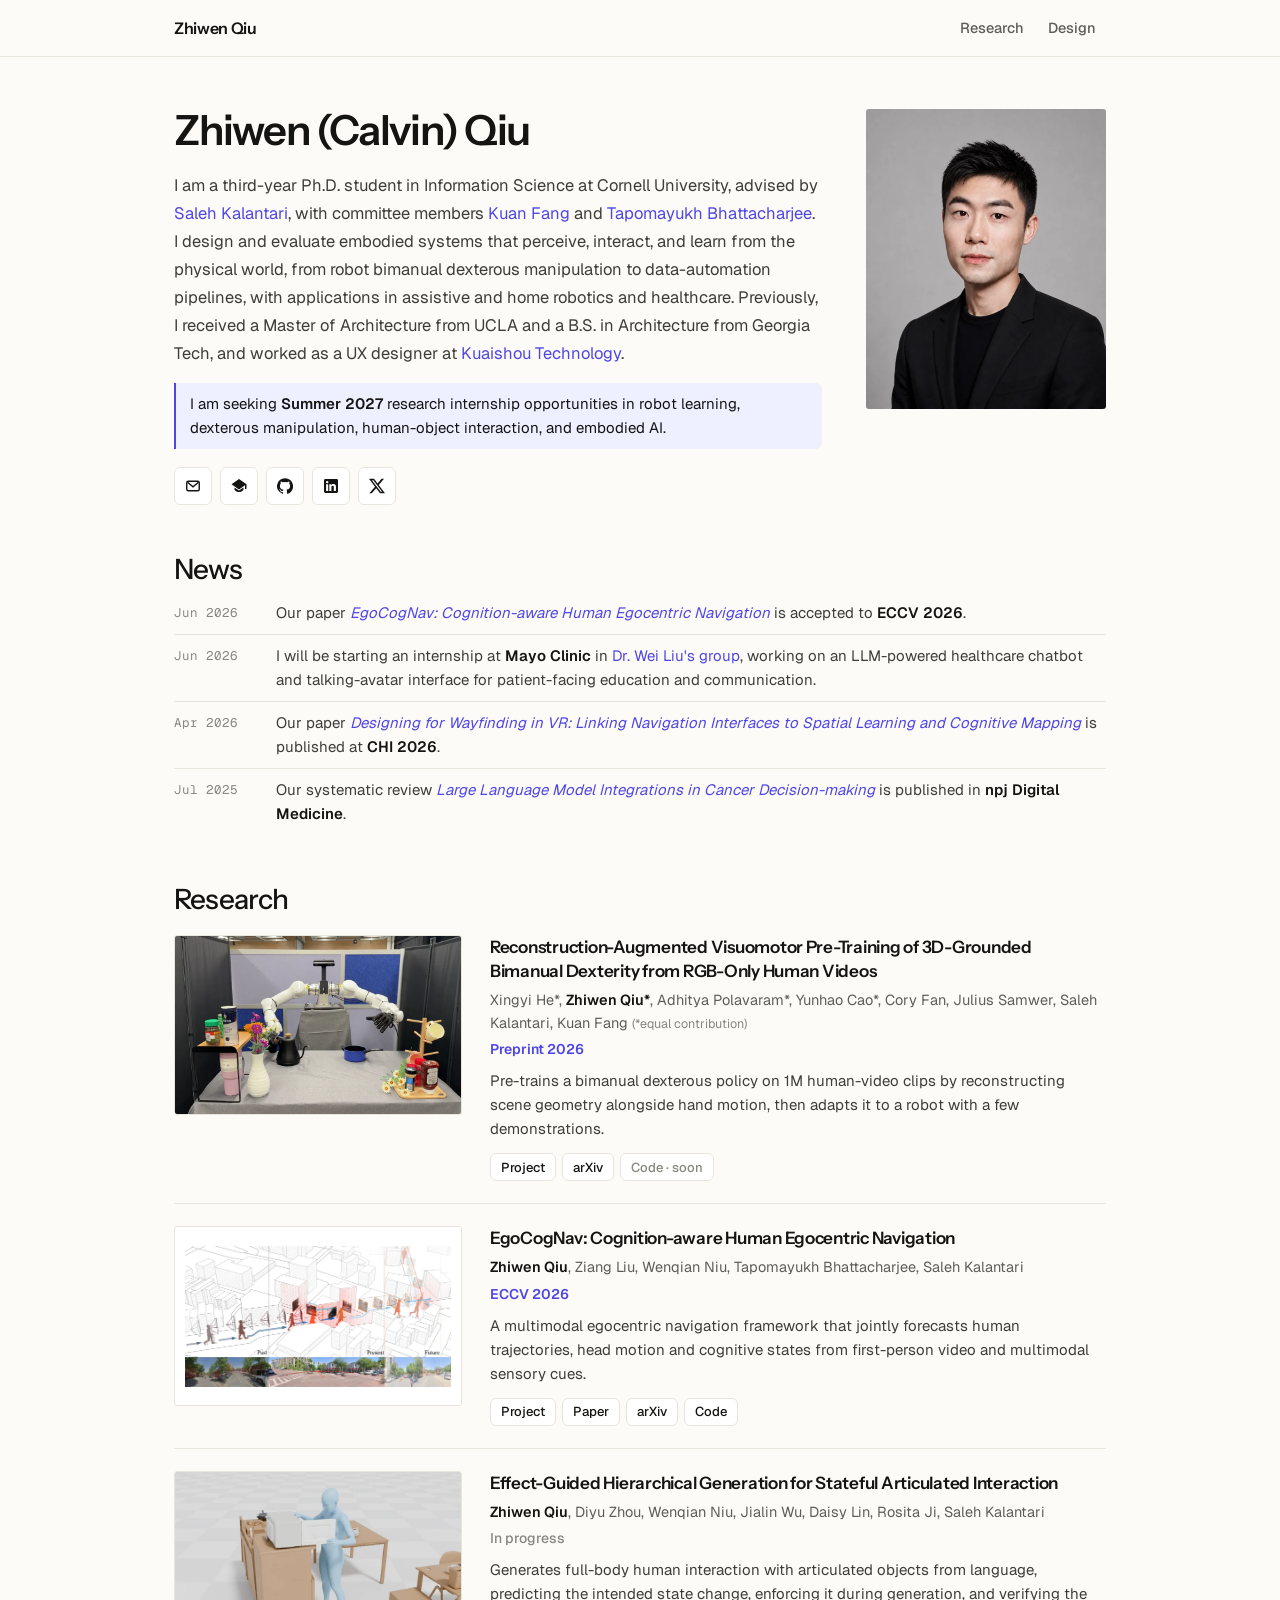
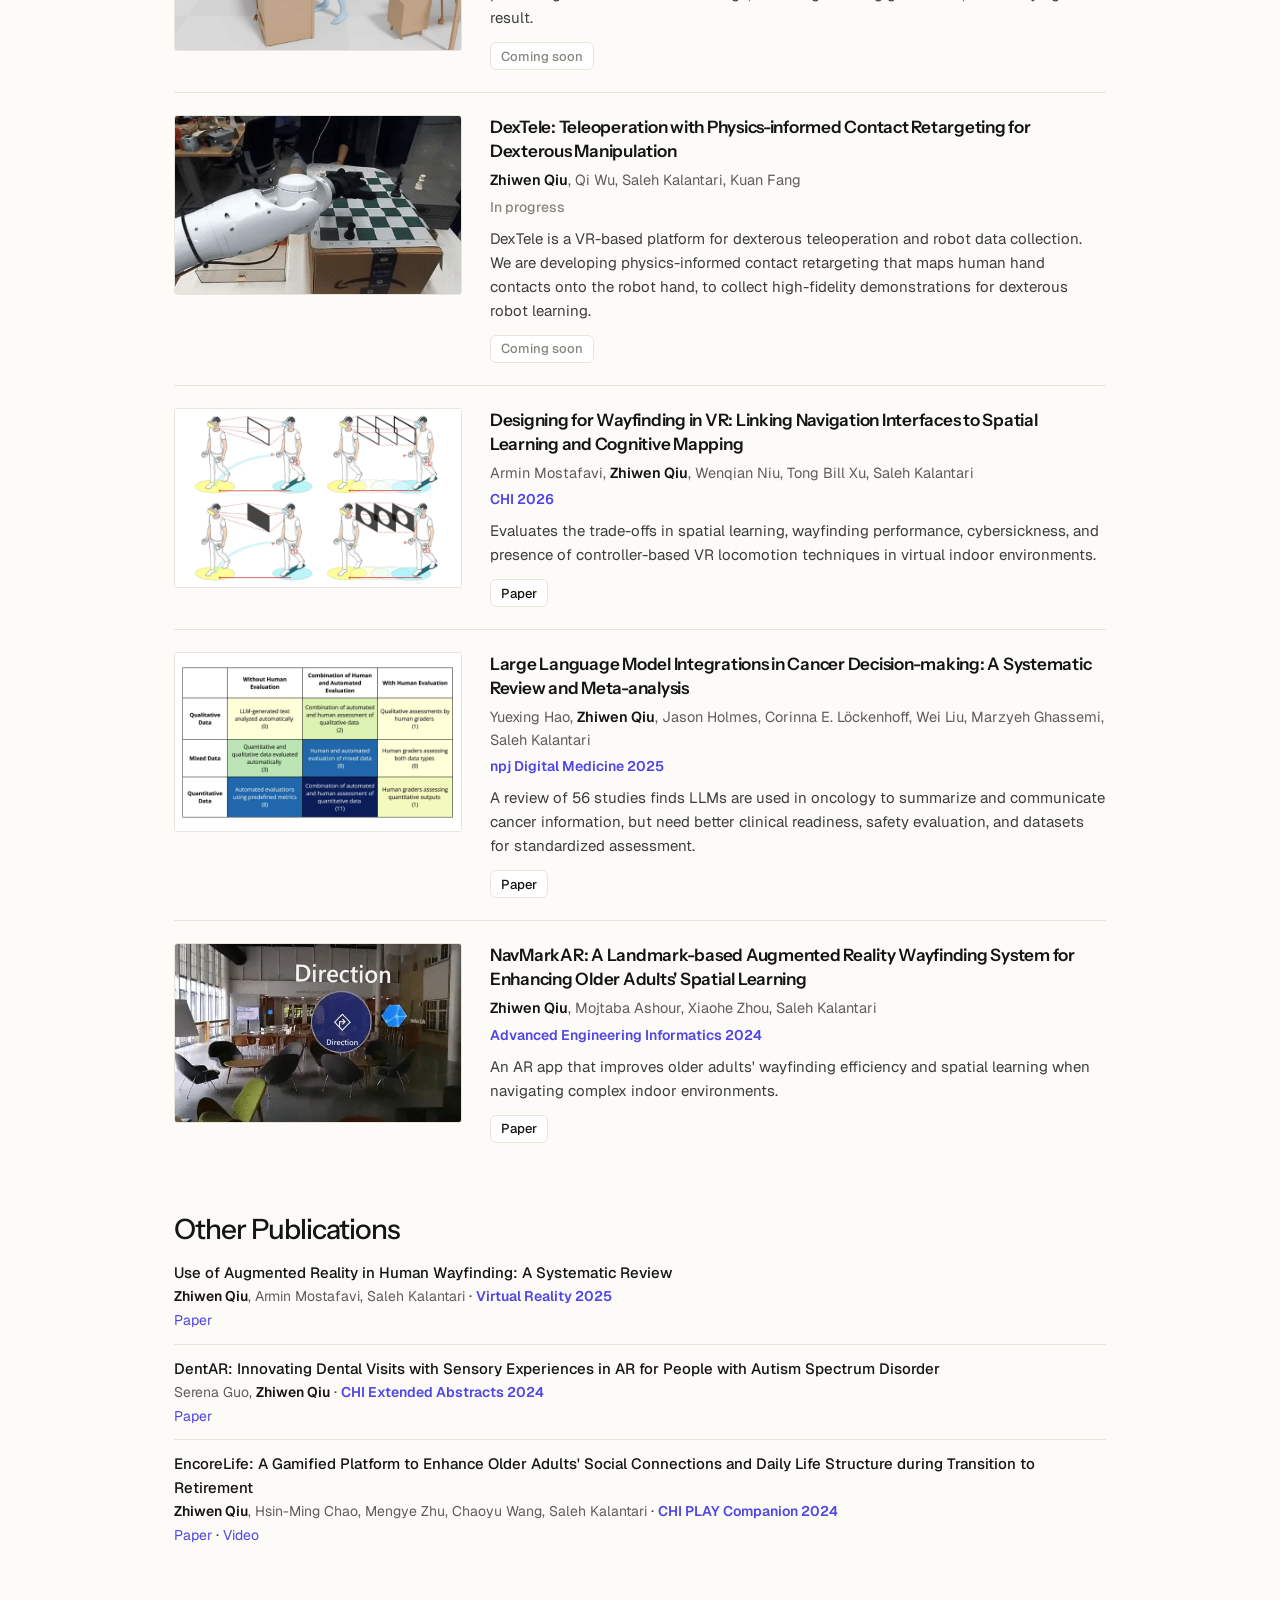
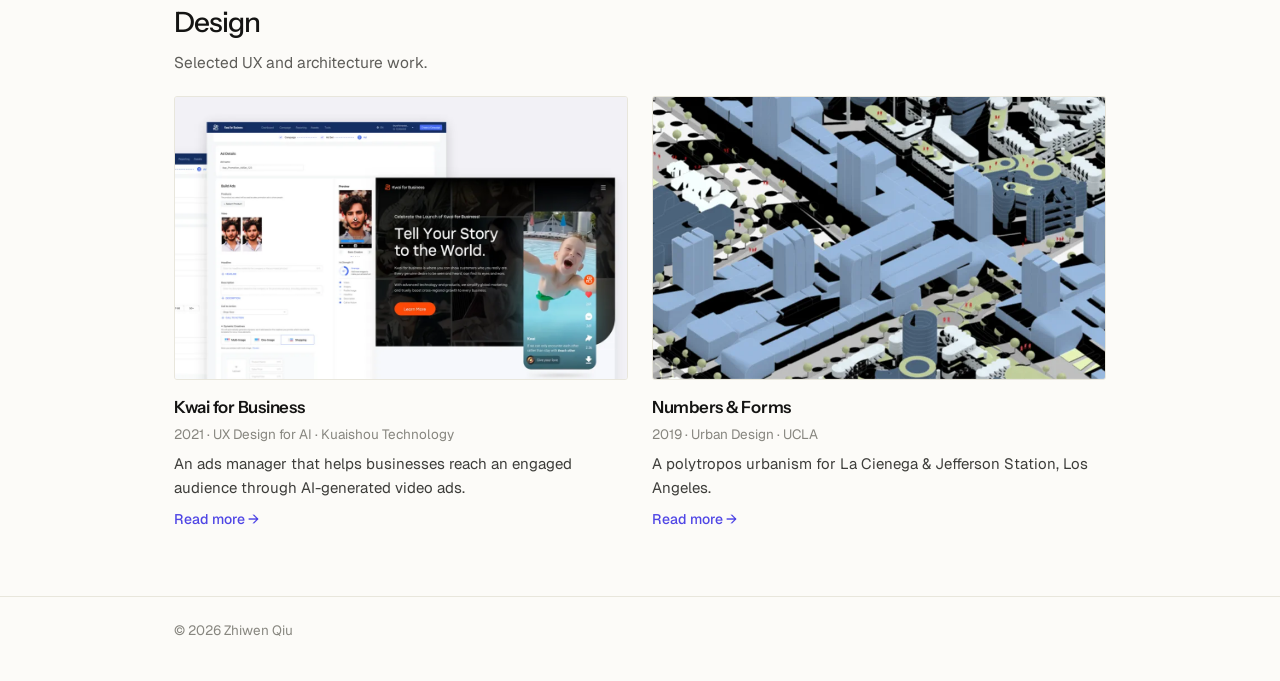
==== index.html @ c2b6224c "Add human-object interaction to the internship note Co-Authored-By: Claude Opus 5.5 <noreply@anthrop" ====
<!doctype html>
<html lang="en">
<head>
<meta charset="utf-8">
<meta name="viewport" content="width=device-width, initial-scale=1">
<title>Zhiwen Qiu</title>
<meta name="description" content="Zhiwen (Calvin) Qiu — Ph.D. student in Information Science at Cornell University, building embodied systems for assistive and home robotics and healthcare.">
<link rel="icon" href="/favicon.ico" sizes="any">
<link rel="icon" href="/favicon.svg" type="image/svg+xml">
<link rel="apple-touch-icon" href="/apple-touch-icon.png">
<link rel="preconnect" href="https://fonts.googleapis.com">
<link rel="preconnect" href="https://fonts.gstatic.com" crossorigin>
<link href="https://fonts.googleapis.com/css2?family=Instrument+Sans:wght@500;600&family=Geist:wght@400;500;600&family=Geist+Mono:wght@400;500&display=swap" rel="stylesheet">
<link rel="stylesheet" href="assets/site.css">
</head>
<body>

<nav aria-label="Primary">
  <div class="wrap">
    <a class="brand" href="#top">Zhiwen Qiu</a>
    <div class="navlinks">
      <a href="#research">Research</a>
      <a href="#design">Design</a>
    </div>
  </div>
</nav>

<main class="wrap" id="top">

  <header class="intro">
    <div>
      <h1>Zhiwen (Calvin) Qiu</h1>
      <p>I am a third-year Ph.D. student in Information Science at Cornell University, advised by <a href="https://human.cornell.edu/people/saleh-kalantari" target="_blank" rel="noopener">Saleh Kalantari</a>, with committee members <a href="https://kuanfang.github.io/" target="_blank" rel="noopener">Kuan Fang</a> and <a href="https://sites.google.com/site/tapomayukh" target="_blank" rel="noopener">Tapomayukh Bhattacharjee</a>. I design and evaluate embodied systems that perceive, interact, and learn from the physical world, from robot bimanual dexterous manipulation to data-automation pipelines, with applications in assistive and home robotics and healthcare. Previously, I received a Master of Architecture from UCLA and a B.S. in Architecture from Georgia Tech, and worked as a UX designer at <a href="https://www.kuaishou.com/en" target="_blank" rel="noopener">Kuaishou Technology</a>.</p>
      <p class="seeking">I am seeking <b>Summer 2027</b> research internship opportunities in robot learning, dexterous manipulation, human-object interaction, and embodied AI.</p>
      <div class="pills">
        <a class="pill" href="mailto:zqiu@info.cornell.edu" title="Email" aria-label="Email"><svg viewBox="0 0 16 16" fill="none" stroke="currentColor" stroke-width="1.4" aria-hidden="true"><rect x="1.75" y="3.25" width="12.5" height="9.5" rx="1.5"/><path d="m2.5 4.25 5.5 4.5 5.5-4.5"/></svg><span class="lbl">Email</span></a>
        <a class="pill" href="https://scholar.google.com/citations?user=rep0VzoAAAAJ&amp;hl=en" title="Google Scholar" aria-label="Google Scholar" target="_blank" rel="noopener"><svg viewBox="0 0 16 16" fill="currentColor" aria-hidden="true"><path d="M8 1 0.5 6.25 8 11.5l6-4.2V11h1.5V6.25z"/><path d="M3.5 9.4v2.3C4.6 13.2 6.2 14 8 14s3.4-.8 4.5-2.3V9.4L8 12.6z"/></svg><span class="lbl">Google Scholar</span></a>
        <a class="pill" href="https://github.com/calvinzqiu" title="GitHub" aria-label="GitHub" target="_blank" rel="noopener"><svg viewBox="0 0 16 16" fill="currentColor" aria-hidden="true"><path d="M8 .2a8 8 0 0 0-2.53 15.59c.4.07.55-.17.55-.38v-1.34c-2.23.48-2.7-1.07-2.7-1.07-.36-.92-.89-1.17-.89-1.17-.73-.5.06-.49.06-.49.8.06 1.23.83 1.23.83.72 1.22 1.88.87 2.34.66.07-.52.28-.87.5-1.07-1.78-.2-3.65-.89-3.65-3.95 0-.87.31-1.59.82-2.15-.08-.2-.36-1.02.08-2.12 0 0 .67-.22 2.2.82a7.6 7.6 0 0 1 4 0c1.53-1.04 2.2-.82 2.2-.82.44 1.1.16 1.92.08 2.12.51.56.82 1.28.82 2.15 0 3.07-1.87 3.75-3.66 3.95.29.25.54.73.54 1.48v2.2c0 .21.15.46.55.38A8 8 0 0 0 8 .2"/></svg><span class="lbl">GitHub</span></a>
        <a class="pill" href="https://www.linkedin.com/in/zhiwen-calvin-qiu-9928b273/" title="LinkedIn" aria-label="LinkedIn" target="_blank" rel="noopener"><svg viewBox="0 0 16 16" fill="currentColor" aria-hidden="true"><path d="M13.6 1H2.4C1.6 1 1 1.6 1 2.4v11.2c0 .8.6 1.4 1.4 1.4h11.2c.8 0 1.4-.6 1.4-1.4V2.4c0-.8-.6-1.4-1.4-1.4M5.2 12.9H3.1V6.2h2.1zM4.2 5.3a1.2 1.2 0 1 1 0-2.4 1.2 1.2 0 0 1 0 2.4m8.7 7.6h-2.1V9.6c0-.8 0-1.8-1.1-1.8s-1.3.9-1.3 1.8v3.3H6.3V6.2h2v.9c.3-.5 1-1.1 2.1-1.1 2.2 0 2.6 1.5 2.6 3.4z"/></svg><span class="lbl">LinkedIn</span></a>
        <a class="pill" href="https://x.com/Calvin_Qiu2408" title="X (Twitter)" aria-label="X (Twitter)" target="_blank" rel="noopener"><svg viewBox="0 0 16 16" fill="currentColor" aria-hidden="true"><path d="M12.6.75h2.454l-5.36 6.142L16 15.25h-4.937l-3.867-5.07-4.425 5.07H.316l5.733-6.57L0 .75h5.063l3.495 4.633L12.601.75Zm-.86 13.028h1.36L4.323 2.145H2.865z"/></svg><span class="lbl">X (Twitter)</span></a>
      </div>
    </div>
    <img class="portrait" src="assets/headshot.webp" alt="Portrait of Zhiwen Qiu" width="240" height="300">
  </header>

  <section id="news" aria-labelledby="news-h">
    <h2 id="news-h">News</h2>
    <ul class="news">
      <li><time>Jun 2026</time><span>Our paper <a href="https://calvinzqiu.github.io/egocognav-project/"><i>EgoCogNav: Cognition-aware Human Egocentric Navigation</i></a> is accepted to <b>ECCV 2026</b>.</span></li>
      <li><time>Jun 2026</time><span>I will be starting an internship at <b>Mayo Clinic</b> in <a href="https://www.mayoclinic.org/biographies/liu-wei-ph-d/bio-20055721" target="_blank" rel="noopener">Dr. Wei Liu's group</a>, working on an LLM-powered healthcare chatbot and talking-avatar interface for patient-facing education and communication.</span></li>
      <li><time>Apr 2026</time><span>Our paper <a href="https://dl.acm.org/doi/full/10.1145/3772318.3791145" target="_blank" rel="noopener"><i>Designing for Wayfinding in VR: Linking Navigation Interfaces to Spatial Learning and Cognitive Mapping</i></a> is published at <b>CHI 2026</b>.</span></li>
      <li><time>Jul 2025</time><span>Our systematic review <a href="https://www.nature.com/articles/s41746-025-01824-7" target="_blank" rel="noopener"><i>Large Language Model Integrations in Cancer Decision-making</i></a> is published in <b>npj Digital Medicine</b>.</span></li>
    </ul>
  </section>

  <section id="research" aria-labelledby="research-h">
    <h2 id="research-h">Research</h2>

    <article class="row">
      <a class="media" href="https://spatial-dex.github.io/" aria-label="SpatialDex project page" target="_blank" rel="noopener">
        <video data-auto muted loop playsinline preload="metadata" poster="assets/spatialdex.webp" src="assets/spatialdex.mp4"></video>
      </a>
      <div>
        <h3><a href="https://spatial-dex.github.io/" target="_blank" rel="noopener">Reconstruction-Augmented Visuomotor Pre-Training of 3D-Grounded Bimanual Dexterity from RGB-Only Human Videos</a></h3>
        <p class="authors">Xingyi He*, <b>Zhiwen Qiu*</b>, Adhitya Polavaram*, Yunhao Cao*, Cory Fan, Julius Samwer, Saleh Kalantari, Kuan Fang <span class="eq">(*equal contribution)</span></p>
        <p class="venue">Preprint 2026</p>
        <p class="sum">Pre-trains a bimanual dexterous policy on 1M human-video clips by reconstructing scene geometry alongside hand motion, then adapts it to a robot with a few demonstrations.</p>
        <div class="pills"><a class="pill" href="https://spatial-dex.github.io/" target="_blank" rel="noopener">Project</a><a class="pill" href="https://arxiv.org/abs/2610.29716" target="_blank" rel="noopener">arXiv</a><span class="pill off">Code · soon</span></div>
      </div>
    </article>

    <article class="row">
      <a class="media contain" href="https://calvinzqiu.github.io/egocognav-project/" aria-label="EgoCogNav project page">
        <img src="assets/egocognav.webp" alt="Diagram of a pedestrian's past, present and future path with first-person views" loading="lazy">
      </a>
      <div>
        <h3><a href="https://calvinzqiu.github.io/egocognav-project/">EgoCogNav: Cognition-aware Human Egocentric Navigation</a></h3>
        <p class="authors"><b>Zhiwen Qiu</b>, Ziang Liu, Wenqian Niu, Tapomayukh Bhattacharjee, Saleh Kalantari</p>
        <p class="venue">ECCV 2026</p>
        <p class="sum">A multimodal egocentric navigation framework that jointly forecasts human trajectories, head motion and cognitive states from first-person video and multimodal sensory cues.</p>
        <div class="pills"><a class="pill" href="https://calvinzqiu.github.io/egocognav-project/">Project</a><a class="pill" href="https://link.springer.com/chapter/10.1007/978-3-032-37422-6_29" target="_blank" rel="noopener">Paper</a><a class="pill" href="https://arxiv.org/abs/2511.17581" target="_blank" rel="noopener">arXiv</a><a class="pill" href="https://github.com/calvinzqiu/EgoCogNav" target="_blank" rel="noopener">Code</a></div>
      </div>
    </article>

    <article class="row">
      <div class="media">
        <video data-auto muted loop playsinline preload="metadata" poster="assets/hsoi-room.webp" src="assets/hsoi-room.mp4"></video>
      </div>
      <div>
        <h3>Effect-Guided Hierarchical Generation for Stateful Articulated Interaction</h3>
        <p class="authors"><b>Zhiwen Qiu</b>, Diyu Zhou, Wenqian Niu, Jialin Wu, Daisy Lin, Rosita Ji, Saleh Kalantari</p>
        <p class="venue wip">In progress</p>
        <p class="sum">Generates full-body human interaction with articulated objects from language, predicting the intended state change, enforcing it during generation, and verifying the result.</p>
        <div class="pills"><span class="pill off">Coming soon</span></div>
      </div>
    </article>

    <article class="row">
      <div class="media">
        <video data-auto muted loop playsinline preload="metadata" poster="assets/dextele.webp" src="assets/dextele.mp4"></video>
      </div>
      <div>
        <h3>DexTele: Teleoperation with Physics-informed Contact Retargeting for Dexterous Manipulation</h3>
        <p class="authors"><b>Zhiwen Qiu</b>, Qi Wu, Saleh Kalantari, Kuan Fang</p>
        <p class="venue wip">In progress</p>
        <p class="sum">DexTele is a VR-based platform for dexterous teleoperation and robot data collection. We are developing physics-informed contact retargeting that maps human hand contacts onto the robot hand, to collect high-fidelity demonstrations for dexterous robot learning.</p>
        <div class="pills"><span class="pill off">Coming soon</span></div>
      </div>
    </article>

    <article class="row">
      <a class="media" href="https://dl.acm.org/doi/full/10.1145/3772318.3791145" aria-label="CHI 2026 paper" target="_blank" rel="noopener">
        <img src="assets/chi-vr.webp" alt="Four VR locomotion techniques: teleportation with and without blinking, and continuous steering with and without tunneling" loading="lazy">
      </a>
      <div>
        <h3><a href="https://dl.acm.org/doi/full/10.1145/3772318.3791145" target="_blank" rel="noopener">Designing for Wayfinding in VR: Linking Navigation Interfaces to Spatial Learning and Cognitive Mapping</a></h3>
        <p class="authors">Armin Mostafavi, <b>Zhiwen Qiu</b>, Wenqian Niu, Tong Bill Xu, Saleh Kalantari</p>
        <p class="venue">CHI 2026</p>
        <p class="sum">Evaluates the trade-offs in spatial learning, wayfinding performance, cybersickness, and presence of controller-based VR locomotion techniques in virtual indoor environments.</p>
        <div class="pills"><a class="pill" href="https://dl.acm.org/doi/full/10.1145/3772318.3791145" target="_blank" rel="noopener">Paper</a></div>
      </div>
    </article>

    <article class="row">
      <a class="media" href="https://www.nature.com/articles/s41746-025-01824-7" aria-label="npj Digital Medicine paper" target="_blank" rel="noopener">
        <img src="assets/llm-review.webp" alt="Matrix of evaluation methods for LLMs in clinical decision-making, by data type and degree of human evaluation" loading="lazy">
      </a>
      <div>
        <h3><a href="https://www.nature.com/articles/s41746-025-01824-7" target="_blank" rel="noopener">Large Language Model Integrations in Cancer Decision-making: A Systematic Review and Meta-analysis</a></h3>
        <p class="authors">Yuexing Hao, <b>Zhiwen Qiu</b>, Jason Holmes, Corinna E. Löckenhoff, Wei Liu, Marzyeh Ghassemi, Saleh Kalantari</p>
        <p class="venue">npj Digital Medicine 2025</p>
        <p class="sum">A review of 56 studies finds LLMs are used in oncology to summarize and communicate cancer information, but need better clinical readiness, safety evaluation, and datasets for standardized assessment.</p>
        <div class="pills"><a class="pill" href="https://www.nature.com/articles/s41746-025-01824-7" target="_blank" rel="noopener">Paper</a></div>
      </div>
    </article>

    <article class="row">
      <a class="media" href="https://doi.org/10.1016/j.aei.2024.102635" aria-label="Advanced Engineering Informatics paper" target="_blank" rel="noopener">
        <video data-auto muted loop playsinline preload="metadata" poster="assets/navmarkar.webp" src="assets/navmarkar.mp4"></video>
      </a>
      <div>
        <h3><a href="https://doi.org/10.1016/j.aei.2024.102635" target="_blank" rel="noopener">NavMarkAR: A Landmark-based Augmented Reality Wayfinding System for Enhancing Older Adults' Spatial Learning</a></h3>
        <p class="authors"><b>Zhiwen Qiu</b>, Mojtaba Ashour, Xiaohe Zhou, Saleh Kalantari</p>
        <p class="venue">Advanced Engineering Informatics 2024</p>
        <p class="sum">An AR app that improves older adults' wayfinding efficiency and spatial learning when navigating complex indoor environments.</p>
        <div class="pills"><a class="pill" href="https://doi.org/10.1016/j.aei.2024.102635" target="_blank" rel="noopener">Paper</a></div>
      </div>
    </article>

  </section>

  <section id="publications" aria-labelledby="pubs-h">
    <h2 id="pubs-h">Other Publications</h2>
    <ul class="pubs">
      <li><span class="t">Use of Augmented Reality in Human Wayfinding: A Systematic Review</span><br>
        <span class="a"><b>Zhiwen Qiu</b>, Armin Mostafavi, Saleh Kalantari</span> · <span class="v">Virtual Reality 2025</span><br>
        <a class="l" href="https://link.springer.com/article/10.1007/s10055-025-01226-w" target="_blank" rel="noopener">Paper</a></li>
      <li><span class="t">DentAR: Innovating Dental Visits with Sensory Experiences in AR for People with Autism Spectrum Disorder</span><br>
        <span class="a">Serena Guo, <b>Zhiwen Qiu</b></span> · <span class="v">CHI Extended Abstracts 2024</span><br>
        <a class="l" href="https://dl.acm.org/doi/abs/10.1145/3613905.3650926" target="_blank" rel="noopener">Paper</a></li>
      <li><span class="t">EncoreLife: A Gamified Platform to Enhance Older Adults' Social Connections and Daily Life Structure during Transition to Retirement</span><br>
        <span class="a"><b>Zhiwen Qiu</b>, Hsin-Ming Chao, Mengye Zhu, Chaoyu Wang, Saleh Kalantari</span> · <span class="v">CHI PLAY Companion 2024</span><br>
        <a class="l" href="https://dl.acm.org/doi/abs/10.1145/3665463.3678841" target="_blank" rel="noopener">Paper</a> · <a class="l" href="https://youtu.be/2-s69Q461jA" target="_blank" rel="noopener">Video</a></li>
    </ul>
  </section>

  <section id="design" aria-labelledby="design-h">
    <h2 id="design-h">Design</h2>
    <p class="lede">Selected UX and architecture work.</p>
    <div class="cards">
      <article class="card">
        <a class="card-link" href="kwai-for-business/">
          <div class="media"><img src="assets/kwai/hero.webp" alt="Kwai for Business ads manager screens" loading="lazy"></div>
          <h3>Kwai for Business</h3>
          <div class="meta">2021 · UX Design for AI · Kuaishou Technology</div>
          <p>An ads manager that helps businesses reach an engaged audience through AI-generated video ads.</p>
          <span class="more">Read more →</span>
        </a>
      </article>
      <article class="card">
        <a class="card-link" href="numbers-and-forms/">
          <div class="media"><img src="assets/numbers.webp" alt="Axonometric urban render of blue towers, trees and plazas" loading="lazy"></div>
          <h3>Numbers &amp; Forms</h3>
          <div class="meta">2019 · Urban Design · UCLA</div>
          <p>A polytropos urbanism for La Cienega &amp; Jefferson Station, Los Angeles.</p>
          <span class="more">Read more →</span>
        </a>
      </article>
    </div>
  </section>

</main>

<footer>
  <div class="wrap">© 2026 Zhiwen Qiu</div>
</footer>


<script src="assets/site.js"></script>
<!-- Cloudflare Web Analytics --><script type='module' src='https://static.cloudflareinsights.com/beacon.min.js' data-cf-beacon='{"token": "a15dffe8075c4d2e905484d558929fdc"}'></script><!-- End Cloudflare Web Analytics -->
</body>
</html>
---- assets/site.css ----
/* Warm paper neutrals with the EgoCogNav indigo accent. */
:root{
  --bg:#fcfbf8; --surface:#ffffff; --surface-2:#f0eee6;
  --ink:#141413; --text:#3d3d3a; --text-2:#5e5d59; --muted:#87867f;
  --line:#e8e6dc; --accent:#4f46e5; --tint:#eef0ff;
  --sans:'Geist', -apple-system, 'Helvetica Neue', Arial, sans-serif;
  --display:'Instrument Sans', 'Geist', -apple-system, 'Helvetica Neue', Arial, sans-serif;
  --mono:'Geist Mono', ui-monospace, 'SF Mono', Menlo, monospace;
  --max:980px; --narrow:720px; --r-img:3px; --r-btn:6px;
  color-scheme:light;
}

*{box-sizing:border-box}
html{scroll-behavior:smooth; scroll-padding-top:68px}
body{margin:0; background:var(--bg); color:var(--text); font-family:var(--sans); font-size:16px; line-height:1.65;
  -webkit-font-smoothing:antialiased; -moz-osx-font-smoothing:grayscale}
a{color:var(--accent); text-decoration:none}
a:hover{text-decoration:underline; text-underline-offset:3px}
b,strong{color:var(--ink); font-weight:600}
img,video{display:block; max-width:100%}
.wrap{max-width:var(--max); margin:0 auto; padding:0 1.5rem}

/* nav */
nav{position:sticky; top:0; z-index:10; background:color-mix(in srgb, var(--bg) 88%, transparent);
  -webkit-backdrop-filter:saturate(1.4) blur(12px); backdrop-filter:saturate(1.4) blur(12px); border-bottom:1px solid var(--line)}
nav .wrap{display:flex; align-items:center; justify-content:space-between; height:56px}
.brand{font-family:var(--display); font-weight:600; font-size:16px; letter-spacing:-0.02em; color:var(--ink)}
.brand:hover{text-decoration:none}
.navlinks{display:flex; align-items:center; gap:4px}
.navlinks a{font-size:14.5px; font-weight:500; color:var(--text-2); padding:6px 10px; border-radius:var(--r-btn)}
.navlinks a:hover{color:var(--ink); background:var(--surface-2); text-decoration:none}
.pill:focus-visible,a:focus-visible{outline:2px solid var(--accent); outline-offset:2px}

/* buttons */
.pills{display:flex; flex-wrap:wrap; gap:8px; margin-top:18px}
.pill{display:inline-flex; align-items:center; gap:6px; height:32px; padding:0 12px; border-radius:var(--r-btn);
  font-size:14px; font-weight:500; line-height:1; white-space:nowrap; color:var(--ink);
  background:var(--surface); border:1px solid var(--line)}
.pill:hover{text-decoration:none; border-color:var(--accent); color:var(--accent)}
.pill svg{width:14px; height:14px; flex:none}
.pill.off{color:var(--muted); cursor:default}
.pill.off:hover{border-color:var(--line); color:var(--muted)}

.intro .pills{gap:8px}
.intro .pill{width:38px; height:38px; padding:0; justify-content:center}
.intro .pill svg{width:16px; height:16px}
.intro .pill .lbl{position:absolute; width:1px; height:1px; overflow:hidden; clip:rect(0 0 0 0); white-space:nowrap}

/* images: rectangular, hairline edge, no shadow */
.media{position:relative; display:block; aspect-ratio:16/10; border-radius:var(--r-img); overflow:hidden;
  background:var(--surface-2); border:1px solid var(--line)}
.media img,.media video{width:100%; height:100%; object-fit:cover; transition:transform .5s ease}
.media.contain{background:#fff}
.media.contain img,.media.contain video{object-fit:contain; padding:10px}
a.media:hover img,a.media:hover video,a.card-link:hover .media img{transform:scale(1.02)}

/* intro */
.intro{display:grid; grid-template-columns:minmax(0,1fr) 240px; gap:44px; align-items:start; padding:52px 0 8px}
h1{font-family:var(--display); font-weight:600; font-size:2.6rem; line-height:1.05; letter-spacing:-0.03em; color:var(--ink); margin:0 0 18px}
.intro p{margin:0 0 12px; font-size:16.5px; line-height:1.7}
.intro p.seeking{margin:16px 0 0; padding:9px 14px; font-size:15px; line-height:1.6; color:var(--ink); background:var(--tint); border-left:2px solid var(--accent); border-radius:0 var(--r-btn) var(--r-btn) 0}
.intro .portrait{width:240px; height:auto; aspect-ratio:4/5; object-fit:cover; border-radius:var(--r-img); background:var(--surface-2)}

/* sections */
section{padding:40px 0 8px}
h2{font-family:var(--display); font-weight:500; font-size:1.75rem; line-height:1.15; letter-spacing:-0.035em; color:var(--ink); margin:0 0 16px}

/* news */
.news{list-style:none; margin:0; padding:0}
.news li{display:grid; grid-template-columns:88px minmax(0,1fr); gap:14px; padding:9px 0; border-top:1px solid var(--line); font-size:15px; line-height:1.6}
.news li:first-child{border-top:0; padding-top:0}
.news time{font-family:var(--mono); font-size:12.5px; color:var(--muted); padding-top:2px}
.news i{color:var(--ink)}
.news a i{color:inherit}

/* research rows: title, authors, venue, summary, links */
.row{display:grid; grid-template-columns:288px minmax(0,1fr); gap:28px; padding:22px 0; border-top:1px solid var(--line)}
.row:first-of-type{border-top:0; padding-top:4px}
.row h3{font-family:var(--display); font-weight:600; font-size:1.07rem; line-height:1.4; letter-spacing:-0.015em; color:var(--ink); margin:0 0 6px}
.row h3 a{color:inherit}
.row h3 a:hover{color:var(--accent); text-decoration:none}
.authors{font-size:14.5px; line-height:1.55; color:var(--text-2); margin:0 0 4px}
.authors b{font-weight:600}
.eq{font-size:12.5px; color:var(--muted)}
.venue{margin:0 0 8px; font-size:14px; font-weight:600; color:var(--accent)}
.venue.wip{color:var(--muted); font-weight:500}
.sum{font-size:15px; line-height:1.6; margin:0 0 12px}
.row .pills{margin-top:0; gap:6px}
.row .pill{height:28px; padding:0 10px; font-size:13px}

/* more publications */
.pubs{list-style:none; margin:0; padding:0}
.pubs li{padding:12px 0; border-top:1px solid var(--line); font-size:15px; line-height:1.55}
.pubs li:first-child{border-top:0; padding-top:0}
.pubs .t{color:var(--ink); font-weight:500}
.pubs .a{color:var(--text-2); font-size:14px}
.pubs .v{color:var(--accent); font-weight:600; font-size:14px}
.pubs .l{font-size:14px}

/* design cards */
.lede{margin:-4px 0 20px; color:var(--text-2); font-size:15.5px}
.cards{display:grid; grid-template-columns:repeat(2,minmax(0,1fr)); gap:28px 24px}
.card-link{display:block; color:inherit}
.card-link:hover{text-decoration:none}
.card .media{margin-bottom:14px}
.card h3{font-family:var(--display); font-weight:600; font-size:1.05rem; letter-spacing:-0.015em; color:var(--ink); margin:0 0 2px}
.card-link:hover h3{color:var(--accent)}
.card .meta{font-size:13.5px; color:var(--muted)}
.card p{margin:6px 0 0; font-size:15px; line-height:1.6}
.more{display:inline-block; margin-top:8px; font-size:14px; font-weight:500; color:var(--accent)}

/* case study pages */
.cs-head{padding:44px 0 24px}
.back{display:inline-block; font-size:14px; font-weight:500; color:var(--text-2); margin-bottom:18px}
.back:hover{color:var(--accent); text-decoration:none}
.cs-head h1{font-size:2.4rem; margin-bottom:10px}
.cs-sub{font-size:1.2rem; line-height:1.45; letter-spacing:-0.015em; color:var(--text-2); margin:0; max-width:var(--narrow)}
.hero-img{width:100%; border-radius:var(--r-img); border:1px solid var(--line); margin:4px 0 28px}
.facts{display:grid; grid-template-columns:repeat(4,minmax(0,1fr)); gap:18px 24px; padding:18px 0; border-top:1px solid var(--line); border-bottom:1px solid var(--line); margin:0 0 8px}
.facts dt{font-size:12.5px; font-weight:500; letter-spacing:0.02em; color:var(--muted); margin:0 0 2px}
.facts dd{margin:0; font-size:14.5px; line-height:1.5; color:var(--ink)}
.prose{max-width:var(--narrow)}
.prose p,.prose li{font-size:16.5px; line-height:1.75}
.prose ul{padding-left:1.2rem}
.prose li{margin:0 0 6px}
.cs h2{font-size:1.5rem; margin:44px 0 12px}
.cs h3{font-family:var(--display); font-weight:600; font-size:1.07rem; letter-spacing:-0.015em; color:var(--ink); margin:28px 0 6px}
.figure{margin:20px 0 8px}
.figure img{width:100%; border-radius:var(--r-img); border:1px solid var(--line); background:#fff}
.figure figcaption{font-size:14px; color:var(--text-2); margin-top:8px}
.pair{display:grid; grid-template-columns:repeat(2,minmax(0,1fr)); gap:12px}
.stats{display:grid; grid-template-columns:repeat(3,minmax(0,1fr)); gap:1px; background:var(--line); border:1px solid var(--line); border-radius:var(--r-img); overflow:hidden; margin:16px 0 8px}
.stats div{background:var(--surface); padding:14px 16px}
.stats .n{display:block; font-size:1.45rem; font-weight:600; letter-spacing:-0.03em; color:var(--ink); line-height:1.2}
.stats .k{font-size:13px; color:var(--muted)}
.next{display:flex; justify-content:space-between; gap:16px; margin-top:56px; padding-top:20px; border-top:1px solid var(--line); font-size:15px}
.next a{font-weight:500}

footer{margin-top:56px; border-top:1px solid var(--line)}
footer .wrap{padding-top:22px; padding-bottom:40px; font-size:13.5px; color:var(--muted)}


@media (max-width:760px){
  .wrap{padding:0 1rem}
  .navlinks a{padding:6px 7px; font-size:14px}
  .navlinks a.opt{display:none}
  .intro{grid-template-columns:minmax(0,1fr); gap:22px; padding-top:32px}
  .intro .portrait{width:128px; order:-1}
  h1{font-size:2.1rem}
  .cs-head h1{font-size:1.9rem}
  .row{grid-template-columns:minmax(0,1fr); gap:14px}
  .cards,.pair{grid-template-columns:minmax(0,1fr)}
  .facts{grid-template-columns:repeat(2,minmax(0,1fr))}
  .stats{grid-template-columns:repeat(2,minmax(0,1fr))}
  .news li{grid-template-columns:minmax(0,1fr); gap:0}
}
@media (prefers-reduced-motion: reduce){ html{scroll-behavior:auto} .media img,.media video{transition:none} }
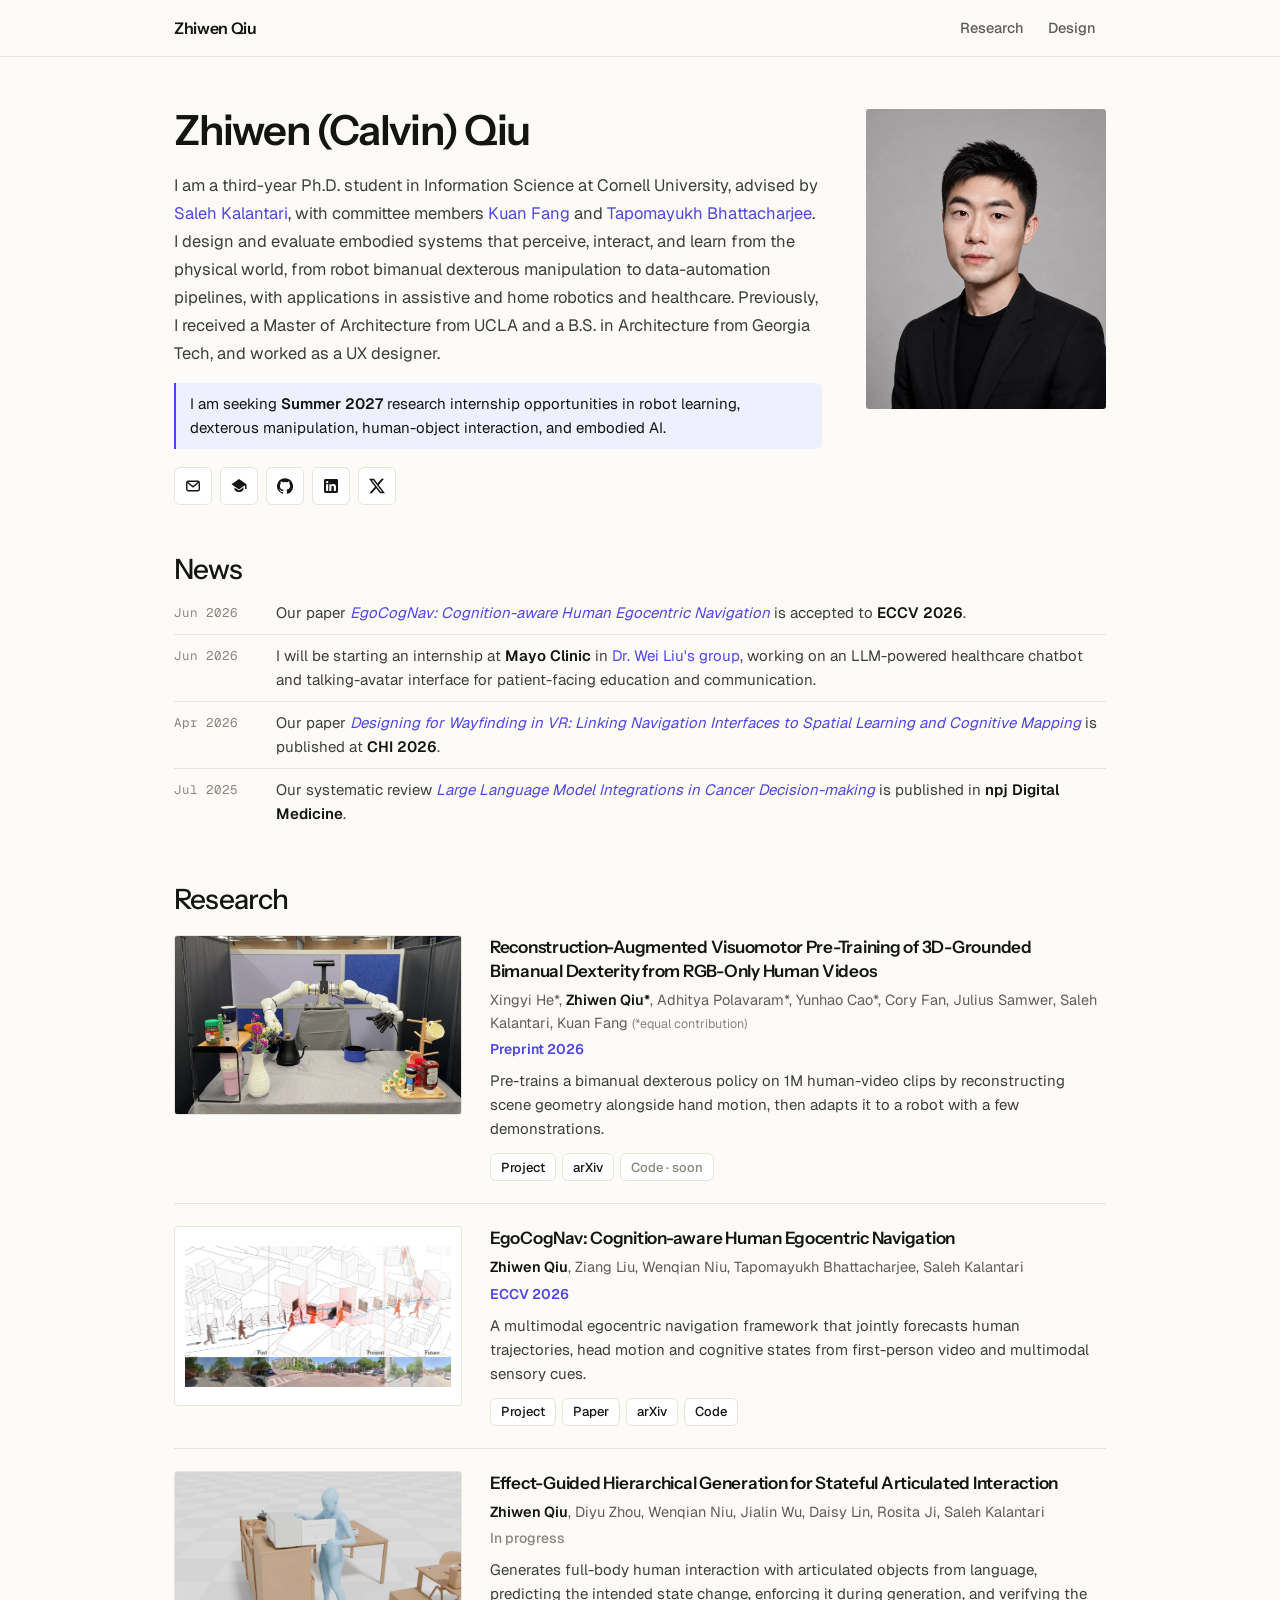
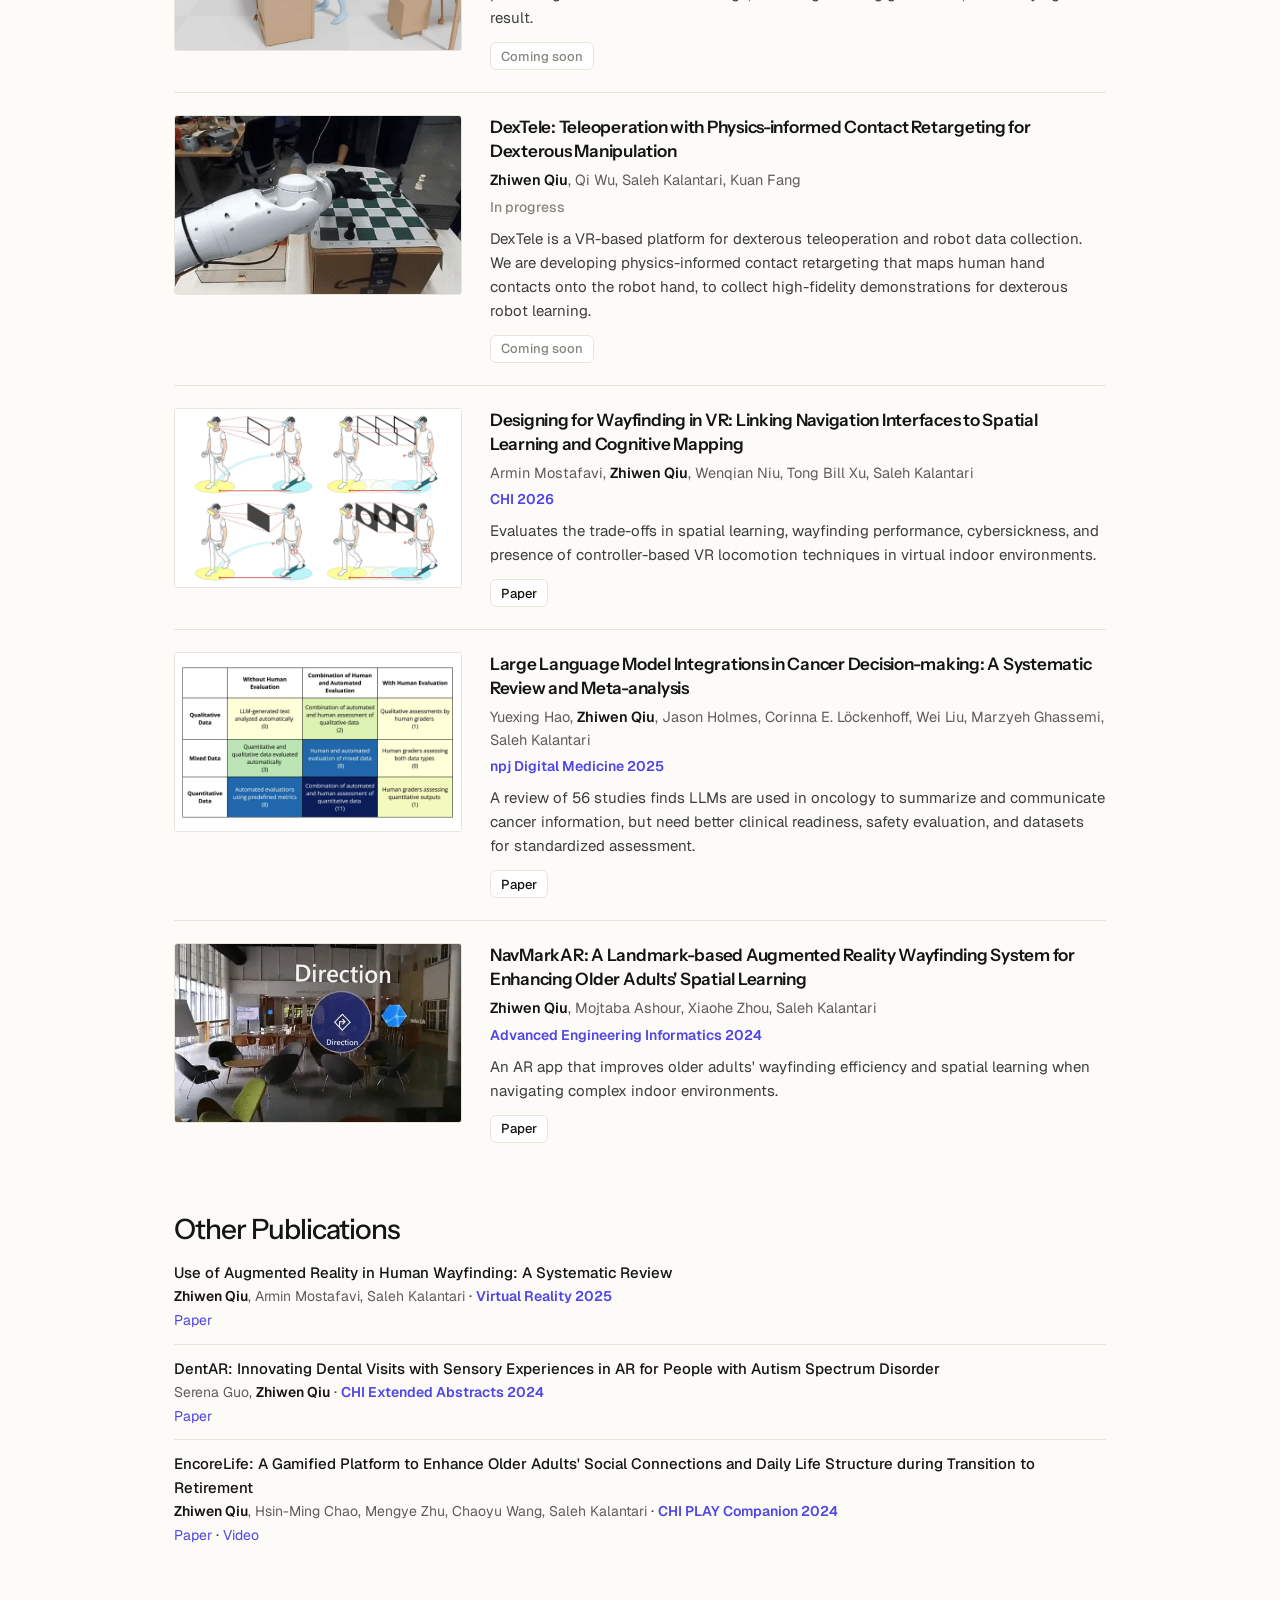
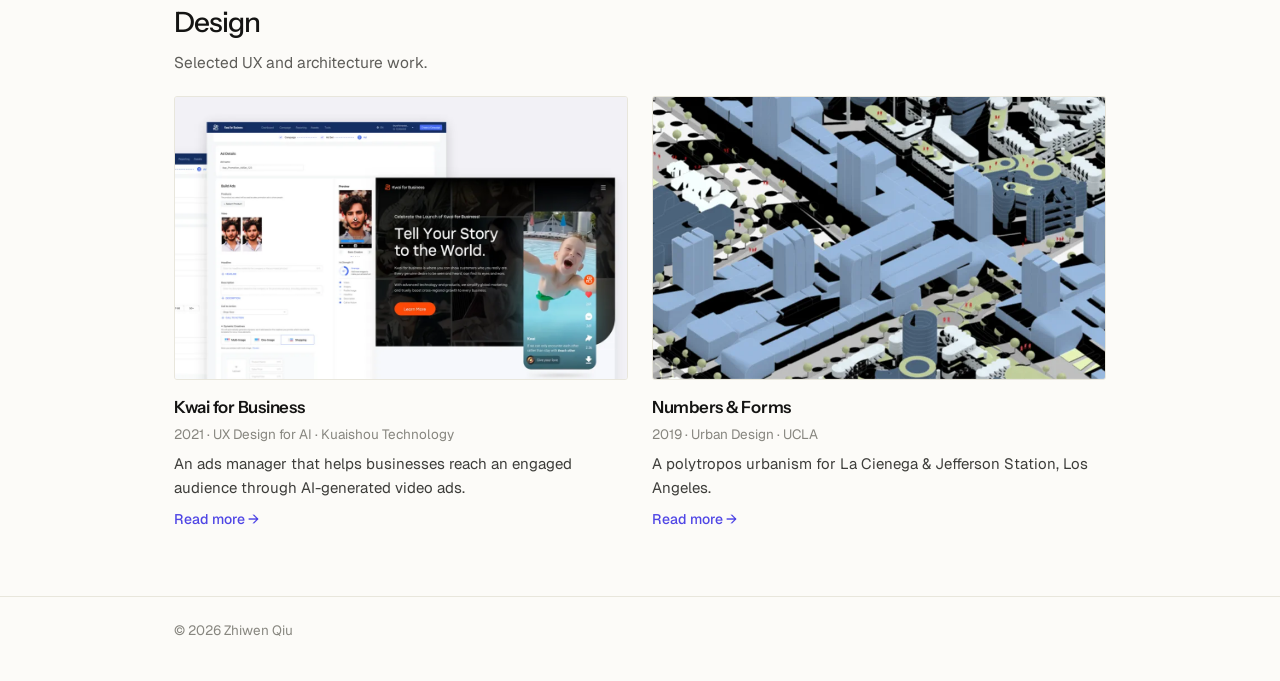
==== commit f0d3b326: "Drop the Kuaishou mention from the intro Co-Authored-By: Claude Fable 5.2 <noreply@anthropic.com>" ====
--- a/index.html
+++ b/index.html
@@ -30,7 +30,7 @@
   <header class="intro">
     <div>
       <h1>Zhiwen (Calvin) Qiu</h1>
-      <p>I am a third-year Ph.D. student in Information Science at Cornell University, advised by <a href="https://human.cornell.edu/people/saleh-kalantari" target="_blank" rel="noopener">Saleh Kalantari</a>, with committee members <a href="https://kuanfang.github.io/" target="_blank" rel="noopener">Kuan Fang</a> and <a href="https://sites.google.com/site/tapomayukh" target="_blank" rel="noopener">Tapomayukh Bhattacharjee</a>. I design and evaluate embodied systems that perceive, interact, and learn from the physical world, from robot bimanual dexterous manipulation to data-automation pipelines, with applications in assistive and home robotics and healthcare. Previously, I received a Master of Architecture from UCLA and a B.S. in Architecture from Georgia Tech, and worked as a UX designer at <a href="https://www.kuaishou.com/en" target="_blank" rel="noopener">Kuaishou Technology</a>.</p>
+      <p>I am a third-year Ph.D. student in Information Science at Cornell University, advised by <a href="https://human.cornell.edu/people/saleh-kalantari" target="_blank" rel="noopener">Saleh Kalantari</a>, with committee members <a href="https://kuanfang.github.io/" target="_blank" rel="noopener">Kuan Fang</a> and <a href="https://sites.google.com/site/tapomayukh" target="_blank" rel="noopener">Tapomayukh Bhattacharjee</a>. I design and evaluate embodied systems that perceive, interact, and learn from the physical world, from robot bimanual dexterous manipulation to data-automation pipelines, with applications in assistive and home robotics and healthcare. Previously, I received a Master of Architecture from UCLA and a B.S. in Architecture from Georgia Tech, and worked as a UX designer.</p>
       <p class="seeking">I am seeking <b>Summer 2027</b> research internship opportunities in robot learning, dexterous manipulation, human-object interaction, and embodied AI.</p>
       <div class="pills">
         <a class="pill" href="mailto:zqiu@info.cornell.edu" title="Email" aria-label="Email"><svg viewBox="0 0 16 16" fill="none" stroke="currentColor" stroke-width="1.4" aria-hidden="true"><rect x="1.75" y="3.25" width="12.5" height="9.5" rx="1.5"/><path d="m2.5 4.25 5.5 4.5 5.5-4.5"/></svg><span class="lbl">Email</span></a>
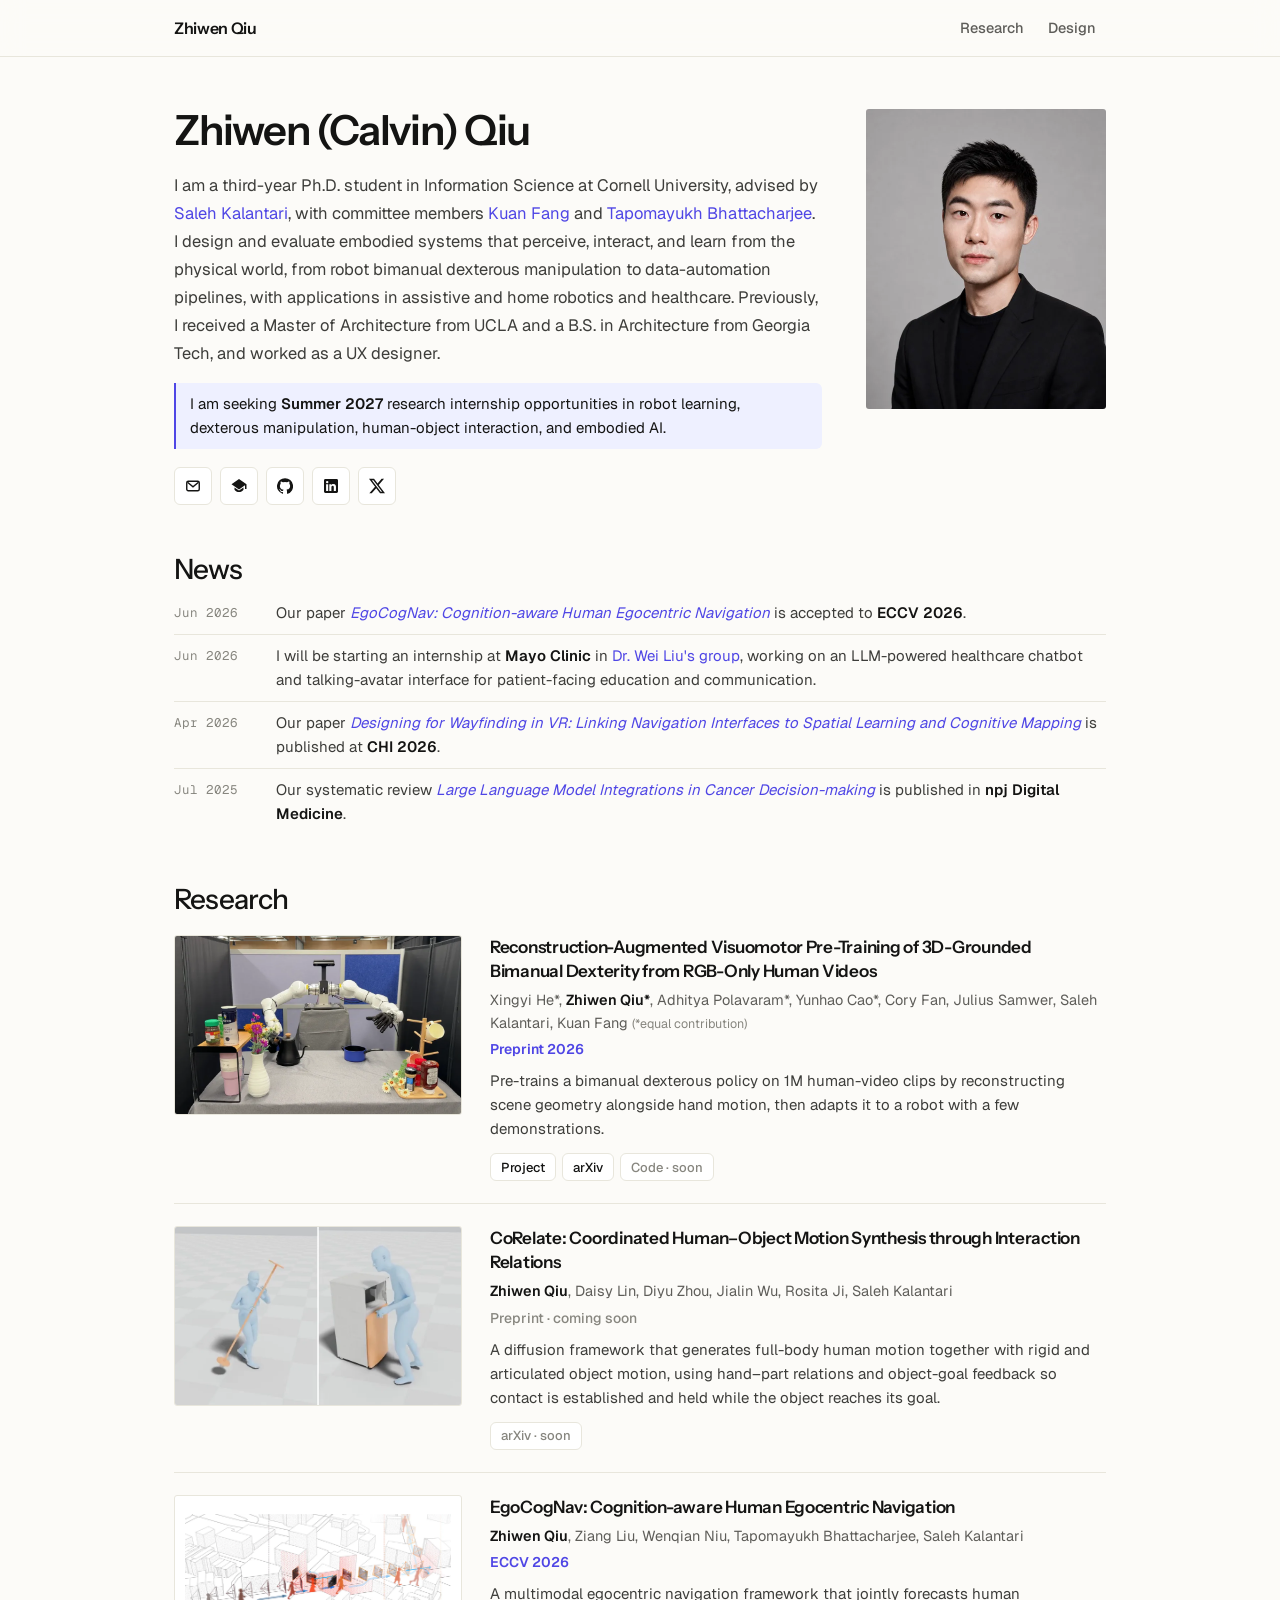
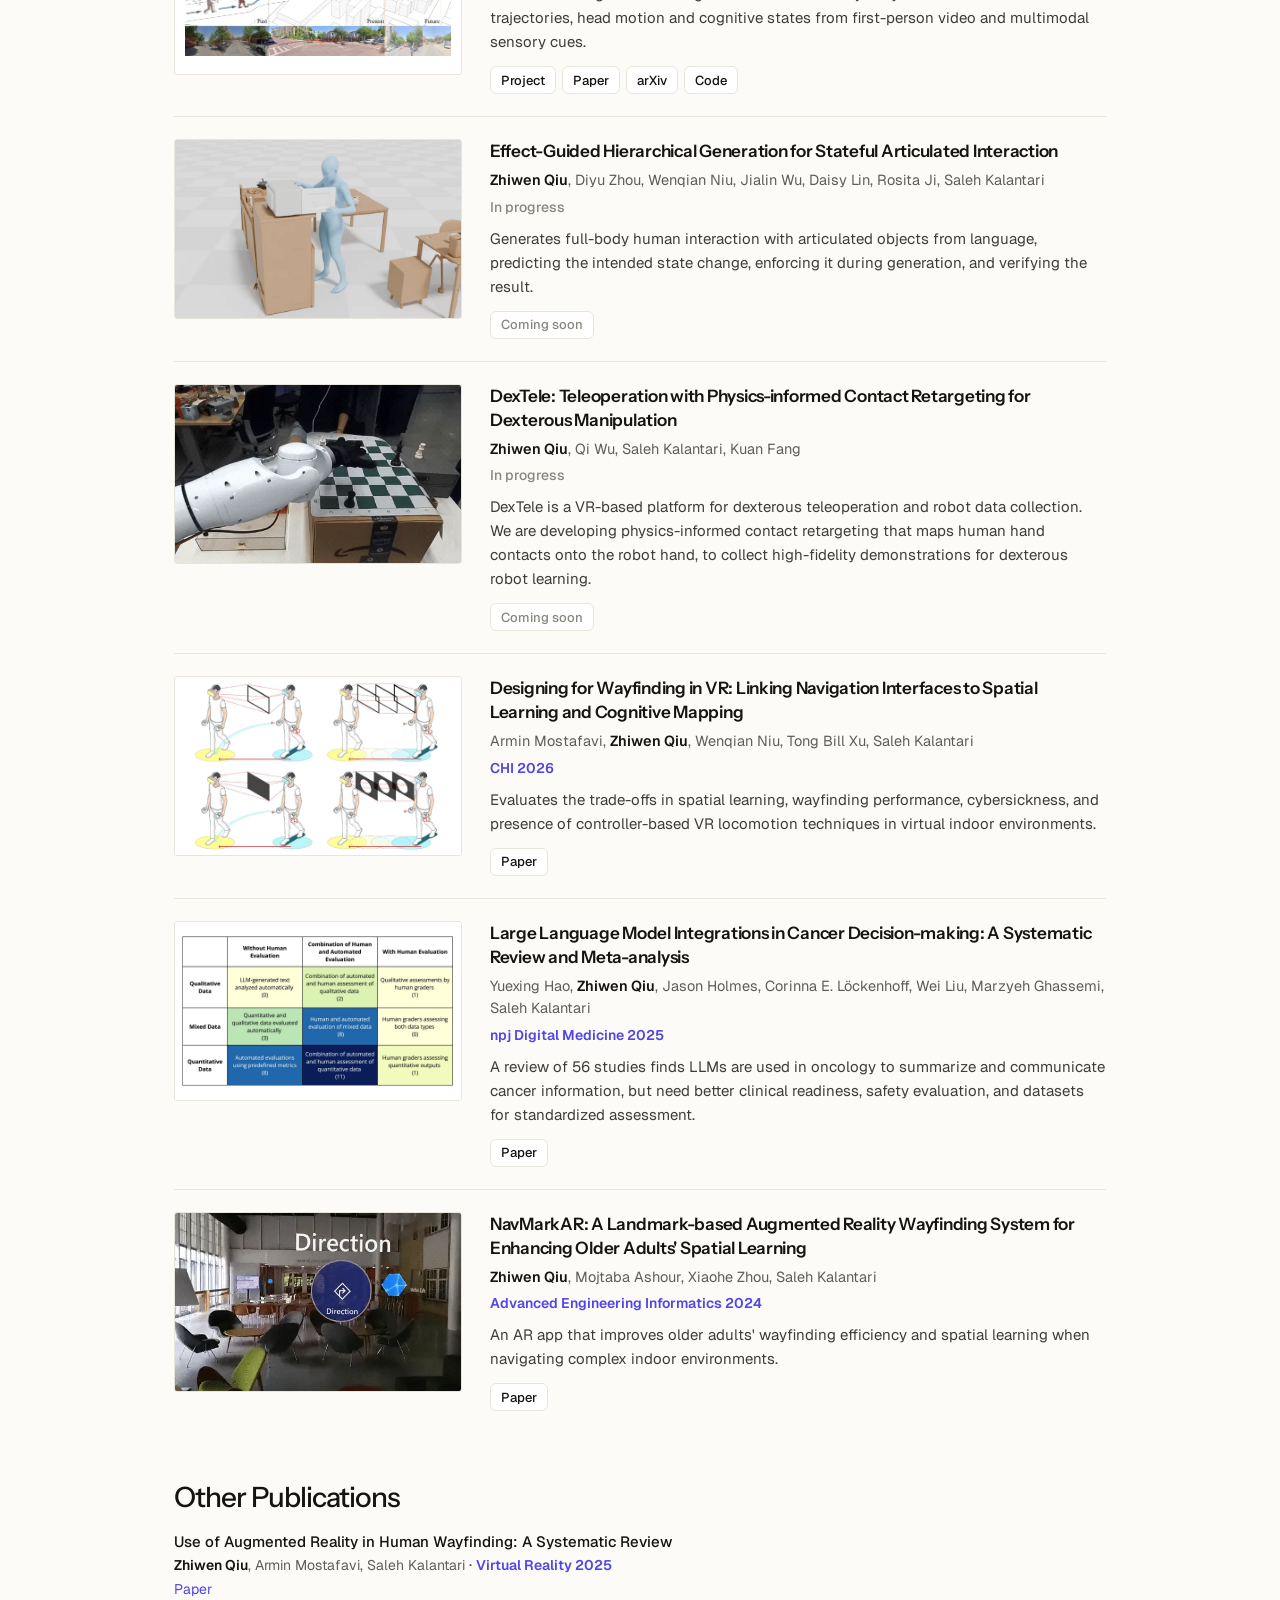
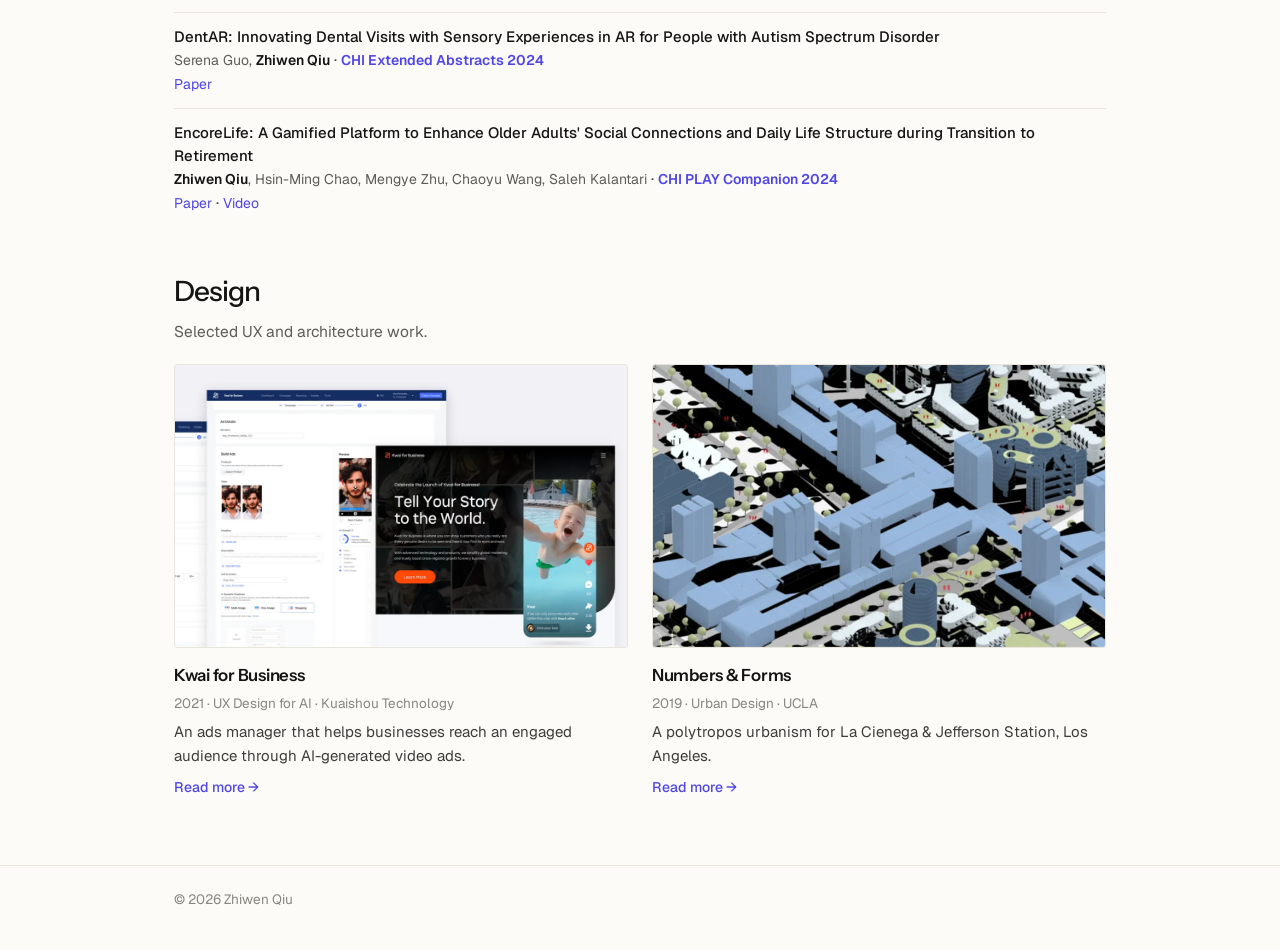
==== commit b52d921d: "Add CoRelate as the second research entry Co-Authored-By: Claude Opus 5.5 <noreply@anthropic.com>" ====
--- a/index.html
+++ b/index.html
@@ -66,6 +66,19 @@
         <p class="venue">Preprint 2026</p>
         <p class="sum">Pre-trains a bimanual dexterous policy on 1M human-video clips by reconstructing scene geometry alongside hand motion, then adapts it to a robot with a few demonstrations.</p>
         <div class="pills"><a class="pill" href="https://spatial-dex.github.io/" target="_blank" rel="noopener">Project</a><a class="pill" href="https://arxiv.org/abs/2610.29716" target="_blank" rel="noopener">arXiv</a><span class="pill off">Code · soon</span></div>
+      </div>
+    </article>
+
+    <article class="row">
+      <div class="media">
+        <video data-auto muted loop playsinline preload="metadata" poster="assets/corelate.webp" src="assets/corelate.mp4"></video>
+      </div>
+      <div>
+        <h3>CoRelate: Coordinated Human–Object Motion Synthesis through Interaction Relations</h3>
+        <p class="authors"><b>Zhiwen Qiu</b>, Daisy Lin, Diyu Zhou, Jialin Wu, Rosita Ji, Saleh Kalantari</p>
+        <p class="venue wip">Preprint · coming soon</p>
+        <p class="sum">A diffusion framework that generates full-body human motion together with rigid and articulated object motion, using hand–part relations and object-goal feedback so contact is established and held while the object reaches its goal.</p>
+        <div class="pills"><span class="pill off">arXiv · soon</span></div>
       </div>
     </article>
 
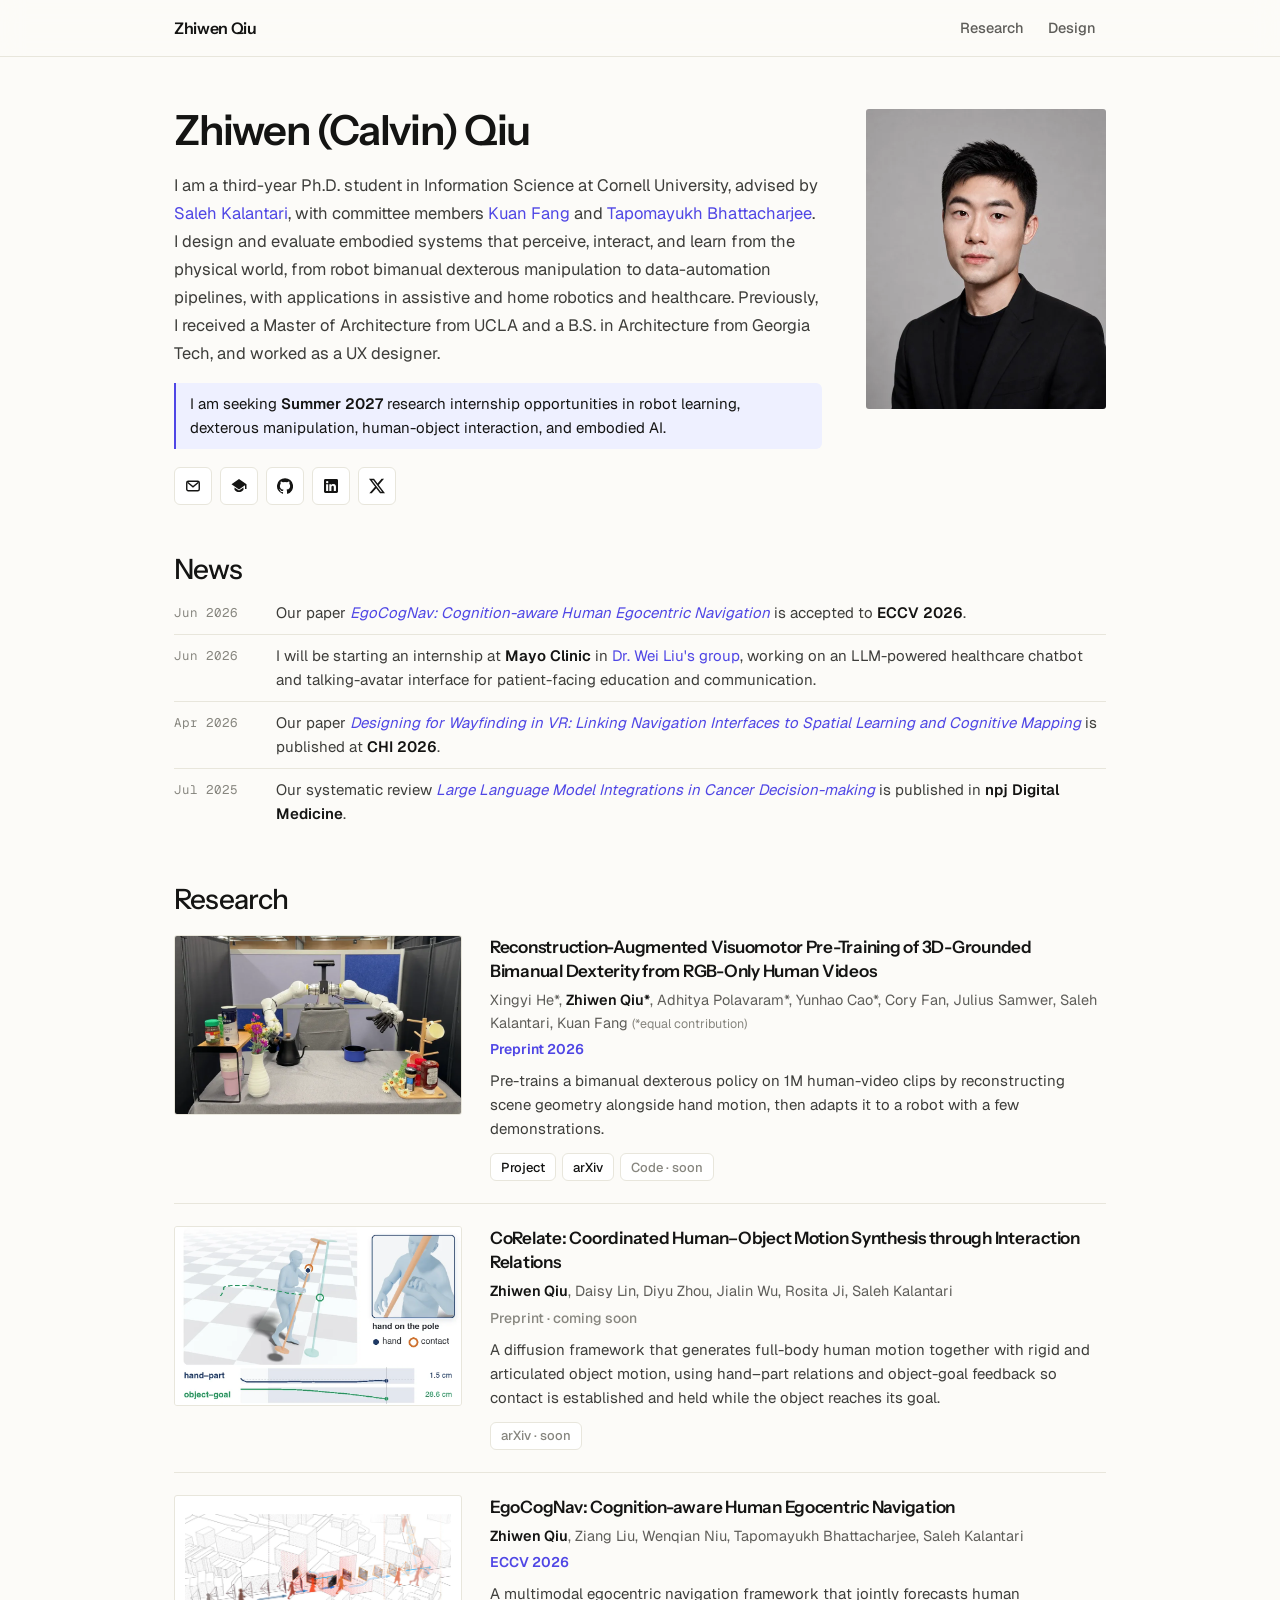
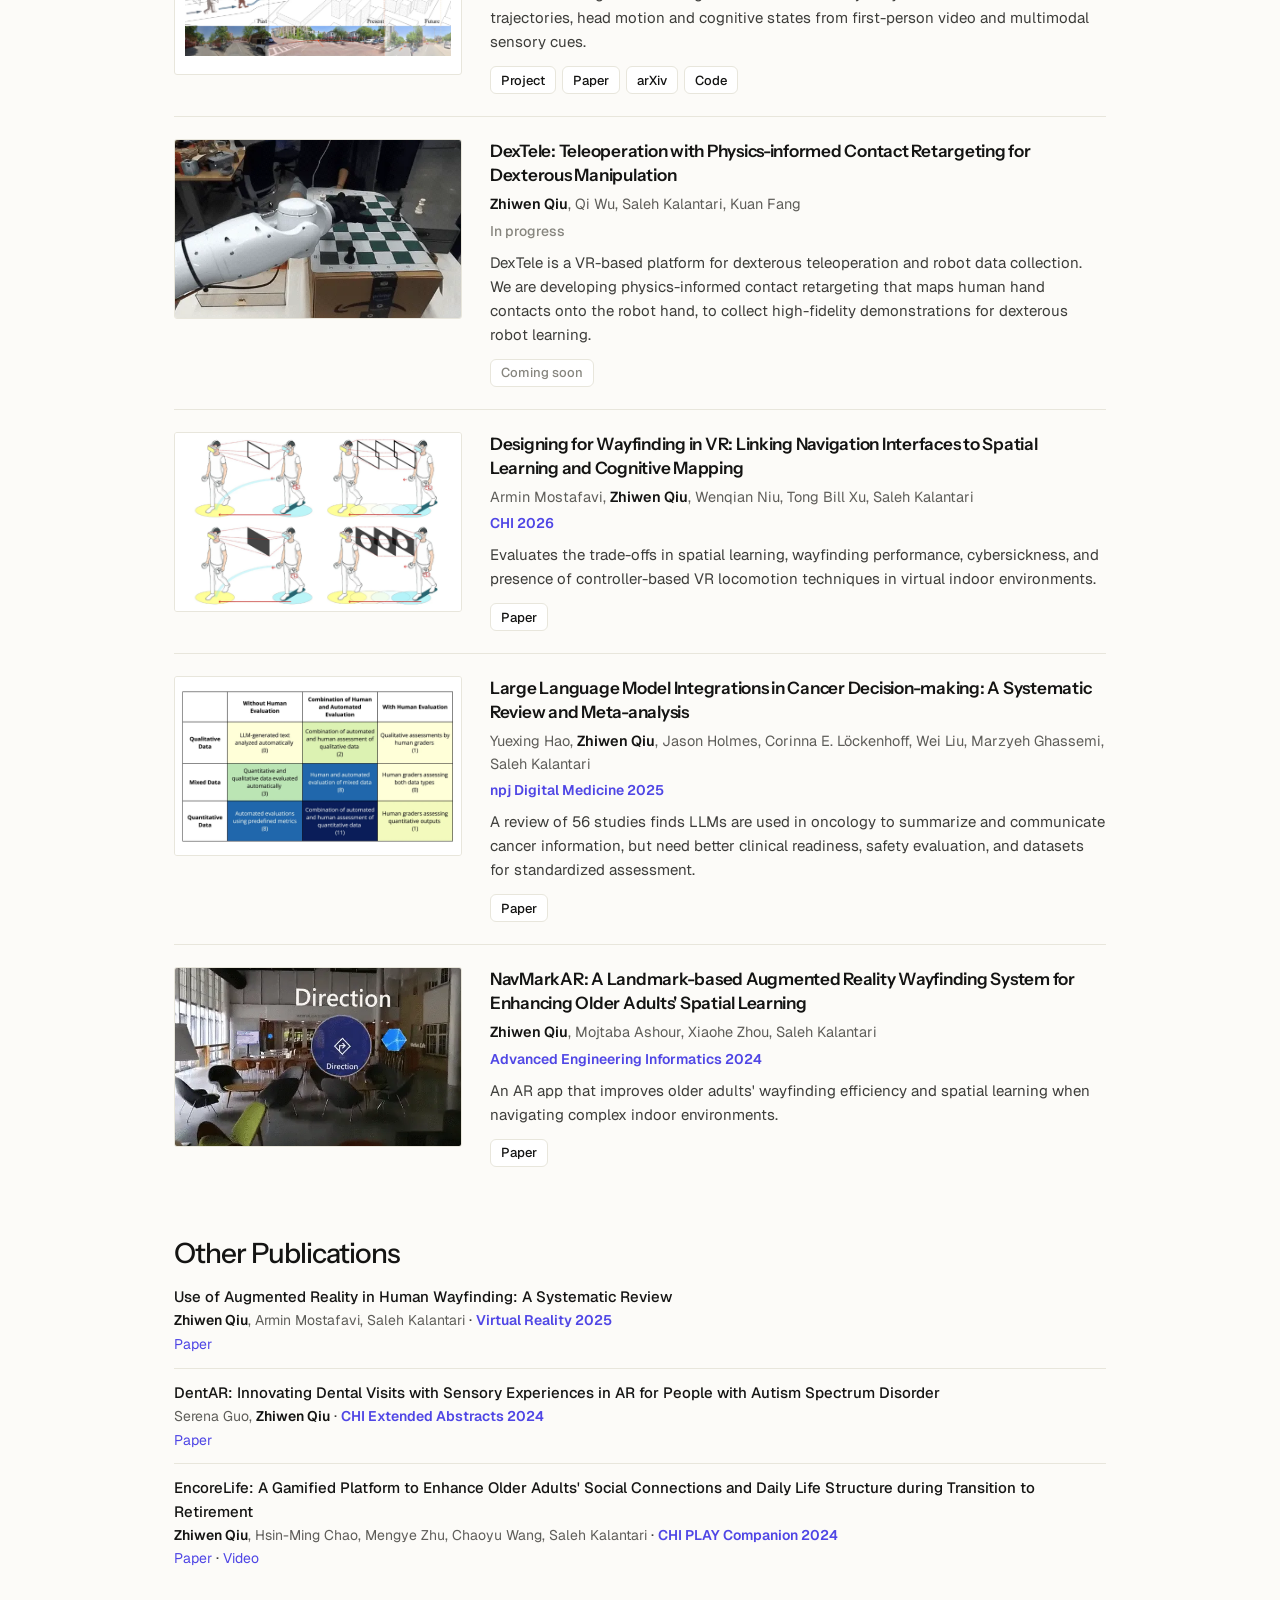
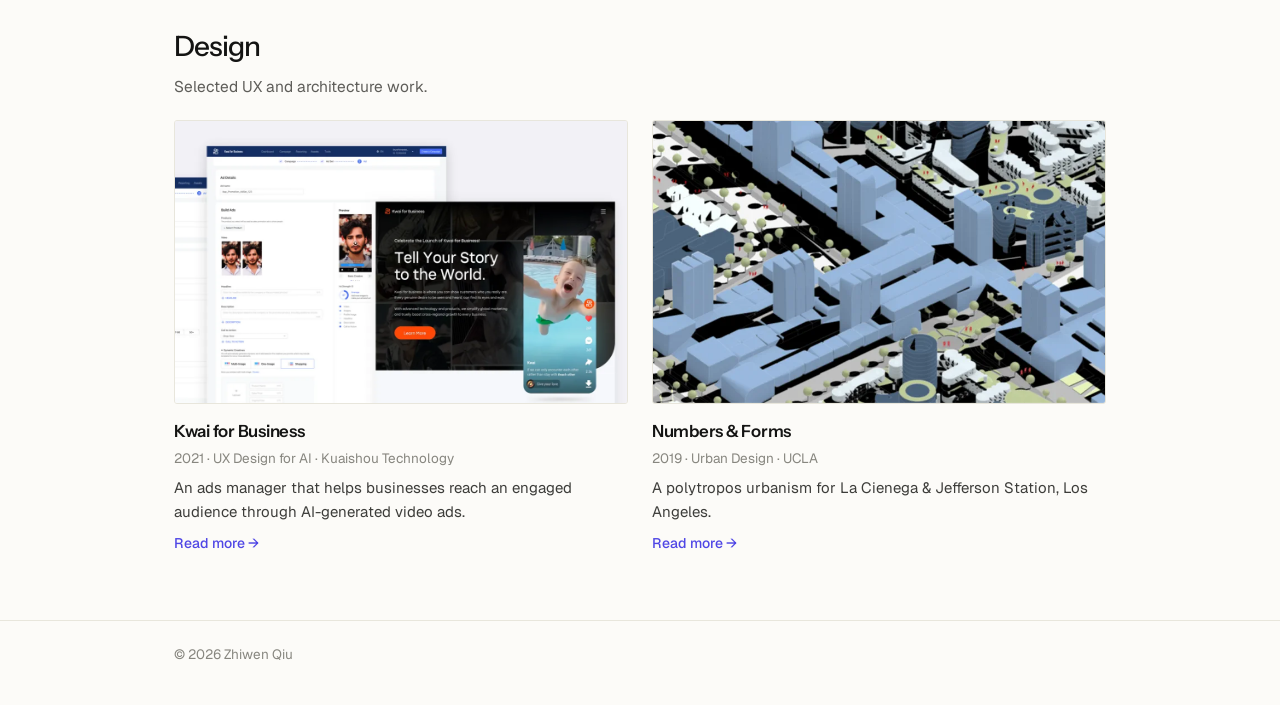
==== commit 7feeaf49: "Remove the effect-guided articulated interaction entry Co-Authored-By: Claude Opus 5.5 <noreply@anth" ====
--- a/index.html
+++ b/index.html
@@ -92,19 +92,6 @@
         <p class="venue">ECCV 2026</p>
         <p class="sum">A multimodal egocentric navigation framework that jointly forecasts human trajectories, head motion and cognitive states from first-person video and multimodal sensory cues.</p>
         <div class="pills"><a class="pill" href="https://calvinzqiu.github.io/egocognav-project/">Project</a><a class="pill" href="https://link.springer.com/chapter/10.1007/978-3-032-37422-6_29" target="_blank" rel="noopener">Paper</a><a class="pill" href="https://arxiv.org/abs/2511.17581" target="_blank" rel="noopener">arXiv</a><a class="pill" href="https://github.com/calvinzqiu/EgoCogNav" target="_blank" rel="noopener">Code</a></div>
-      </div>
-    </article>
-
-    <article class="row">
-      <div class="media">
-        <video data-auto muted loop playsinline preload="metadata" poster="assets/hsoi-room.webp" src="assets/hsoi-room.mp4"></video>
-      </div>
-      <div>
-        <h3>Effect-Guided Hierarchical Generation for Stateful Articulated Interaction</h3>
-        <p class="authors"><b>Zhiwen Qiu</b>, Diyu Zhou, Wenqian Niu, Jialin Wu, Daisy Lin, Rosita Ji, Saleh Kalantari</p>
-        <p class="venue wip">In progress</p>
-        <p class="sum">Generates full-body human interaction with articulated objects from language, predicting the intended state change, enforcing it during generation, and verifying the result.</p>
-        <div class="pills"><span class="pill off">Coming soon</span></div>
       </div>
     </article>
 
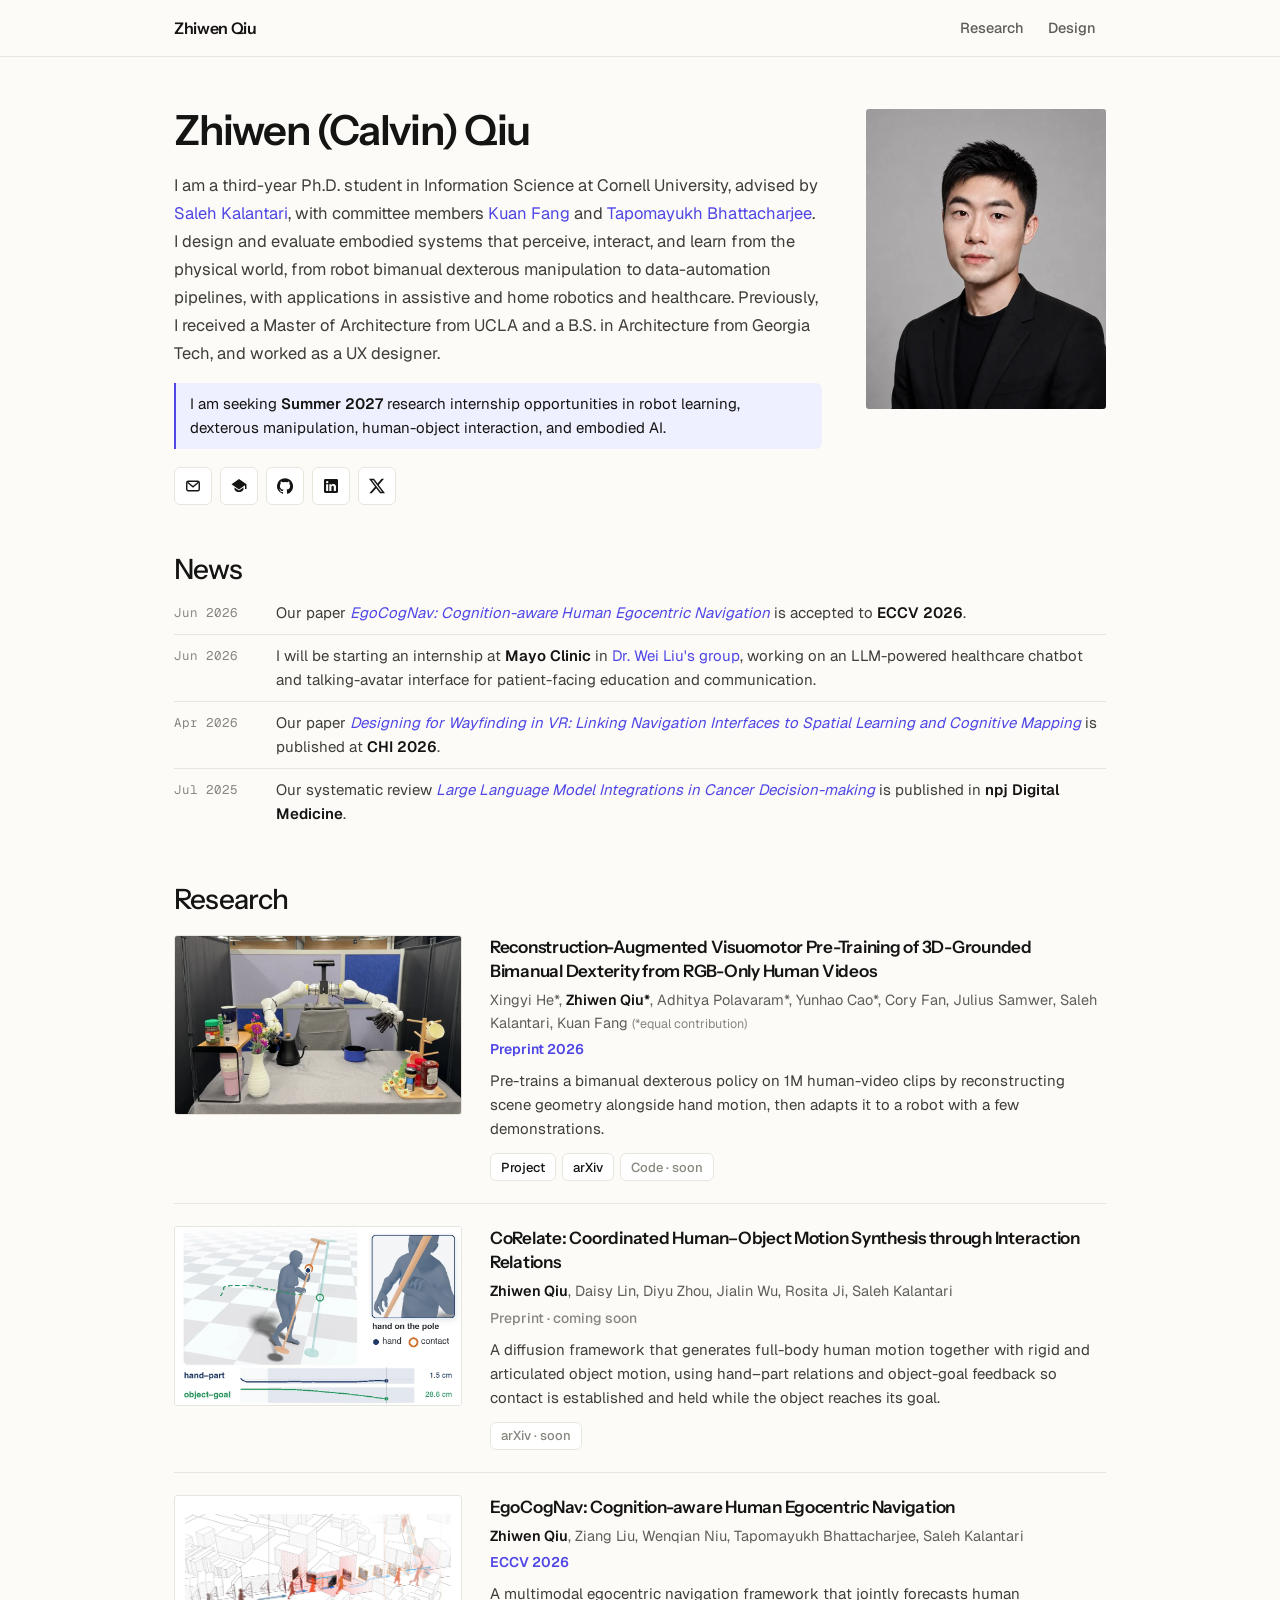
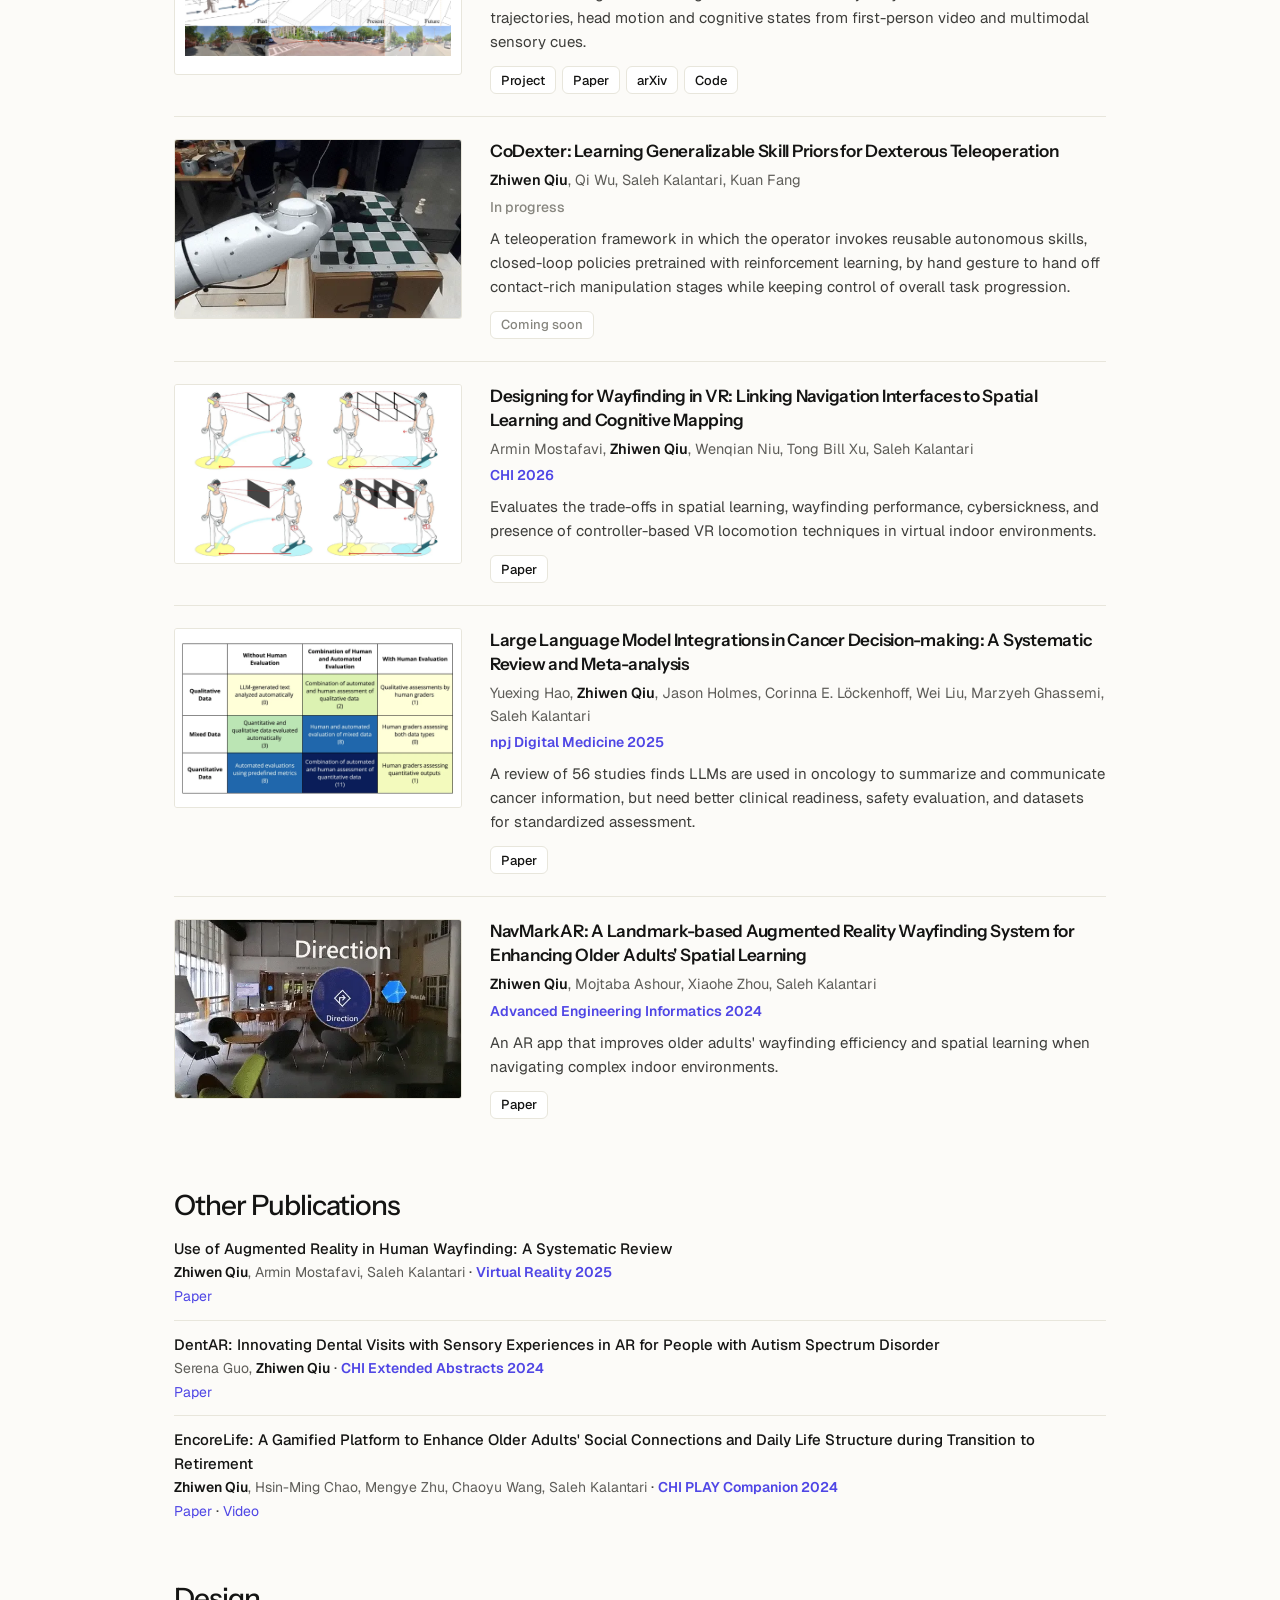
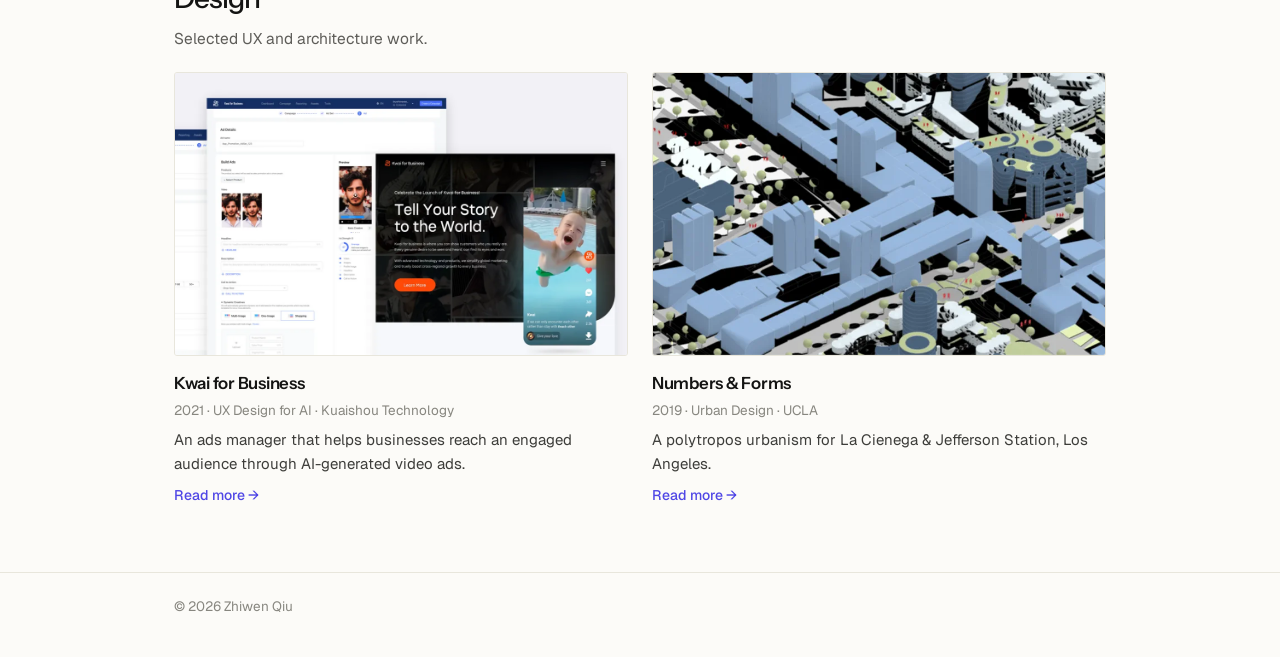
==== commit e2880d7f: "Rename DexTele to CoDexter with the new title and summary Co-Authored-By: Claude Opus 5.5 <noreply@a" ====
--- a/index.html
+++ b/index.html
@@ -100,10 +100,10 @@
         <video data-auto muted loop playsinline preload="metadata" poster="assets/dextele.webp" src="assets/dextele.mp4"></video>
       </div>
       <div>
-        <h3>DexTele: Teleoperation with Physics-informed Contact Retargeting for Dexterous Manipulation</h3>
+        <h3>CoDexter: Learning Generalizable Skill Priors for Dexterous Teleoperation</h3>
         <p class="authors"><b>Zhiwen Qiu</b>, Qi Wu, Saleh Kalantari, Kuan Fang</p>
         <p class="venue wip">In progress</p>
-        <p class="sum">DexTele is a VR-based platform for dexterous teleoperation and robot data collection. We are developing physics-informed contact retargeting that maps human hand contacts onto the robot hand, to collect high-fidelity demonstrations for dexterous robot learning.</p>
+        <p class="sum">A teleoperation framework in which the operator invokes reusable autonomous skills, closed-loop policies pretrained with reinforcement learning, by hand gesture to hand off contact-rich manipulation stages while keeping control of overall task progression.</p>
         <div class="pills"><span class="pill off">Coming soon</span></div>
       </div>
     </article>
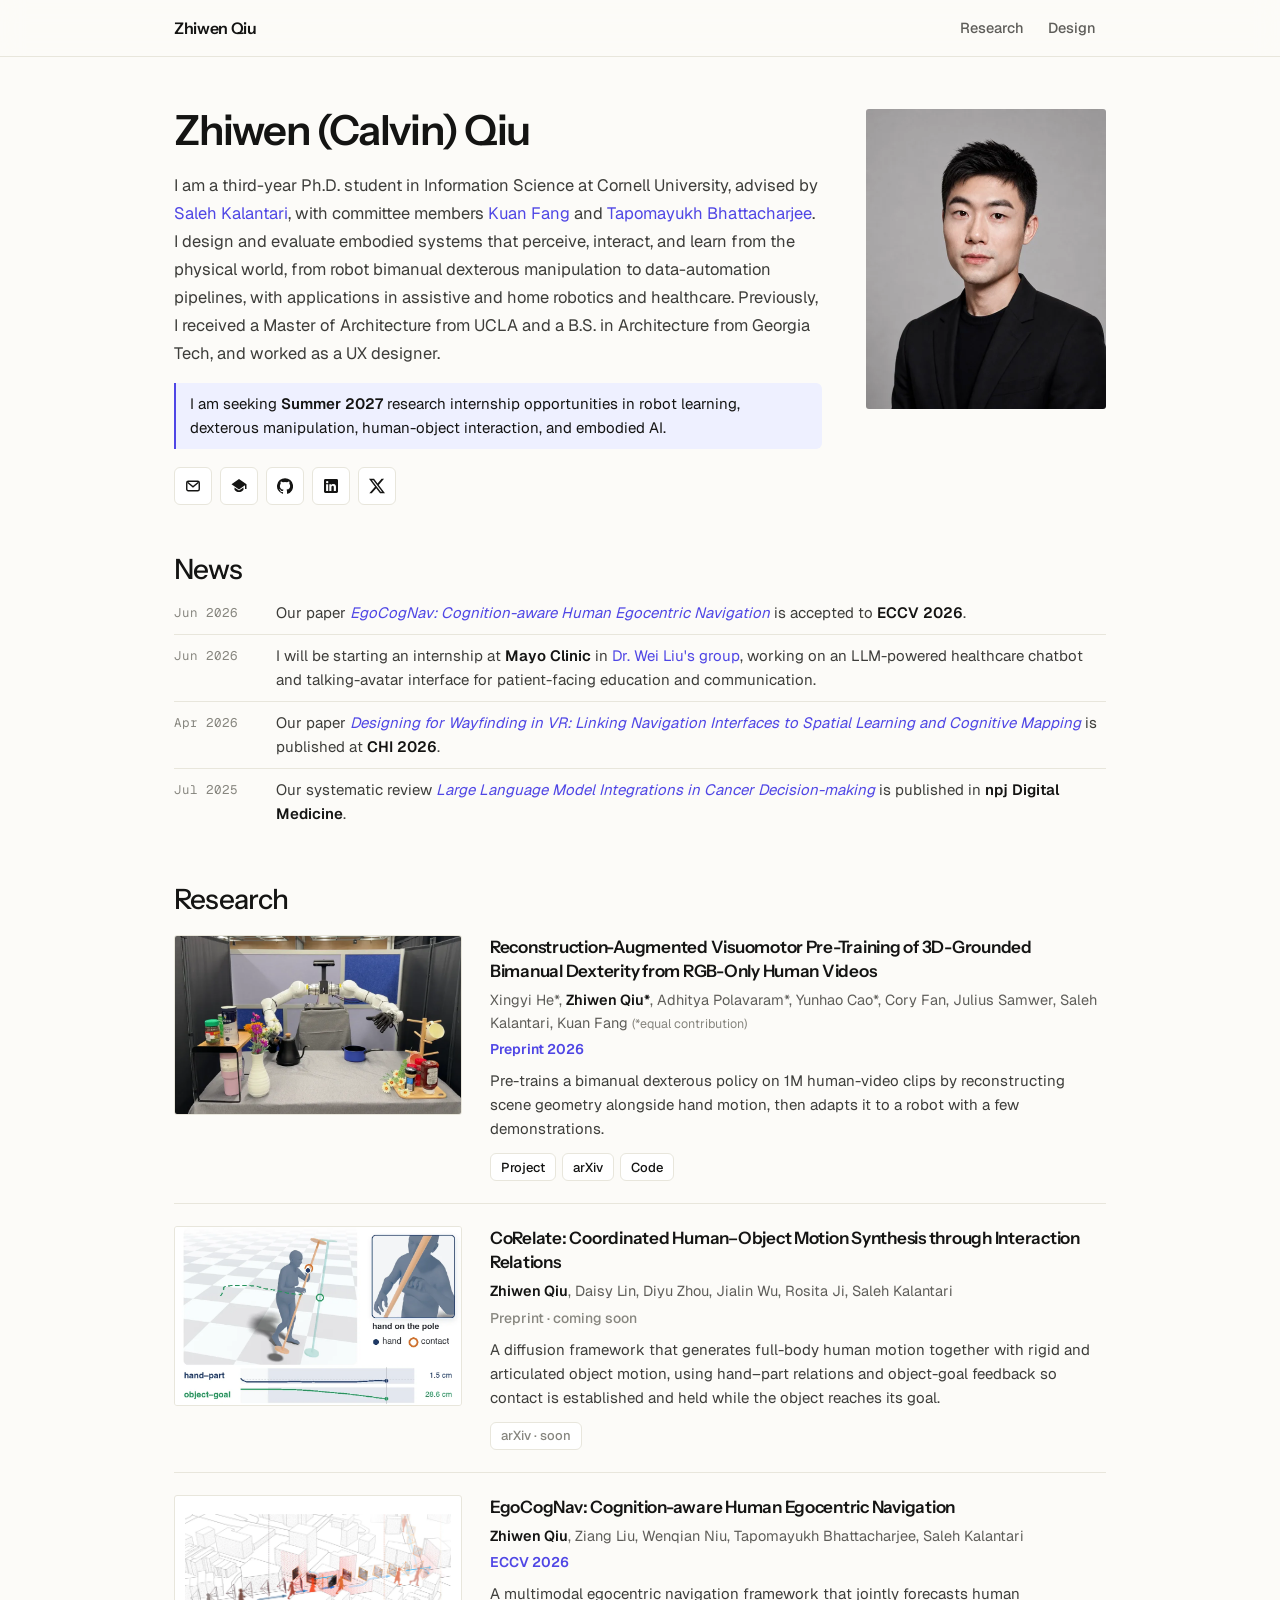
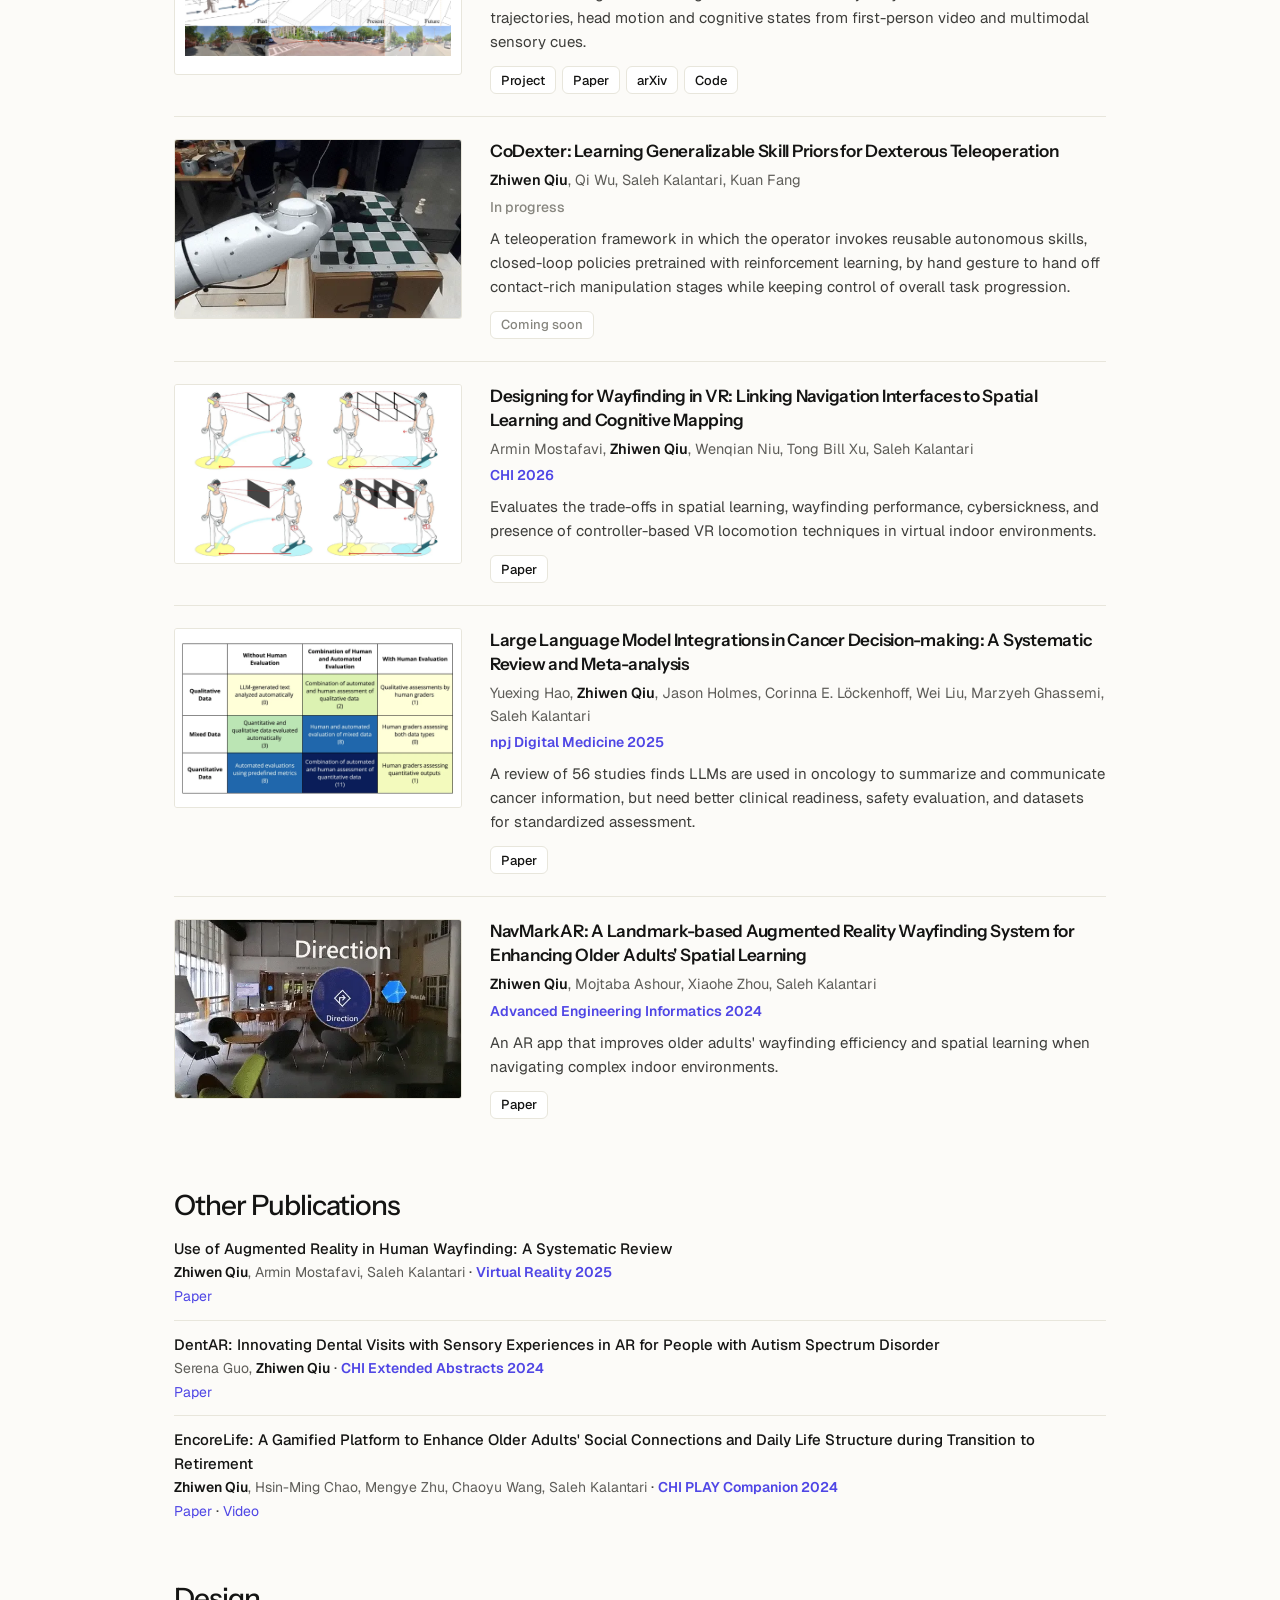
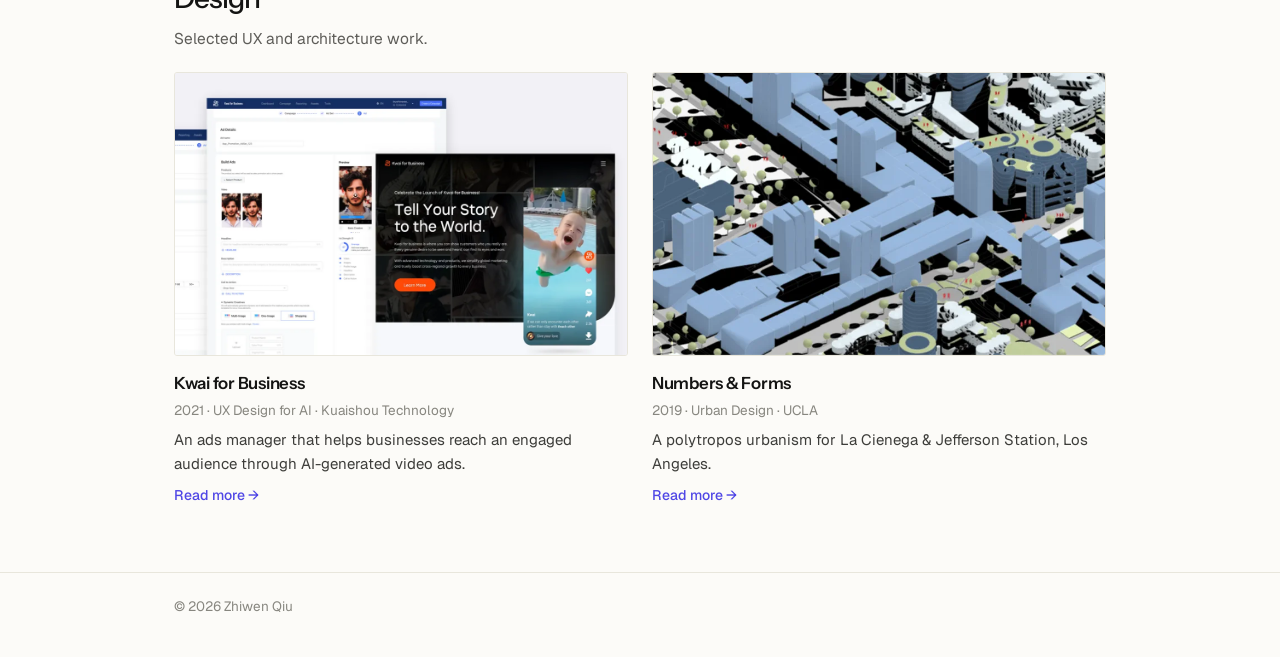
==== commit 0d35fc48: "Link the SpatialDex code repository Co-Authored-By: Claude Opus 5.5 <noreply@anthropic.com>" ====
--- a/index.html
+++ b/index.html
@@ -65,7 +65,7 @@
         <p class="authors">Xingyi He*, <b>Zhiwen Qiu*</b>, Adhitya Polavaram*, Yunhao Cao*, Cory Fan, Julius Samwer, Saleh Kalantari, Kuan Fang <span class="eq">(*equal contribution)</span></p>
         <p class="venue">Preprint 2026</p>
         <p class="sum">Pre-trains a bimanual dexterous policy on 1M human-video clips by reconstructing scene geometry alongside hand motion, then adapts it to a robot with a few demonstrations.</p>
-        <div class="pills"><a class="pill" href="https://spatial-dex.github.io/" target="_blank" rel="noopener">Project</a><a class="pill" href="https://arxiv.org/abs/2610.29716" target="_blank" rel="noopener">arXiv</a><span class="pill off">Code · soon</span></div>
+        <div class="pills"><a class="pill" href="https://spatial-dex.github.io/" target="_blank" rel="noopener">Project</a><a class="pill" href="https://arxiv.org/abs/2610.29716" target="_blank" rel="noopener">arXiv</a><a class="pill" href="https://github.com/cornell-grill/SpatialDex" target="_blank" rel="noopener">Code</a></div>
       </div>
     </article>
 
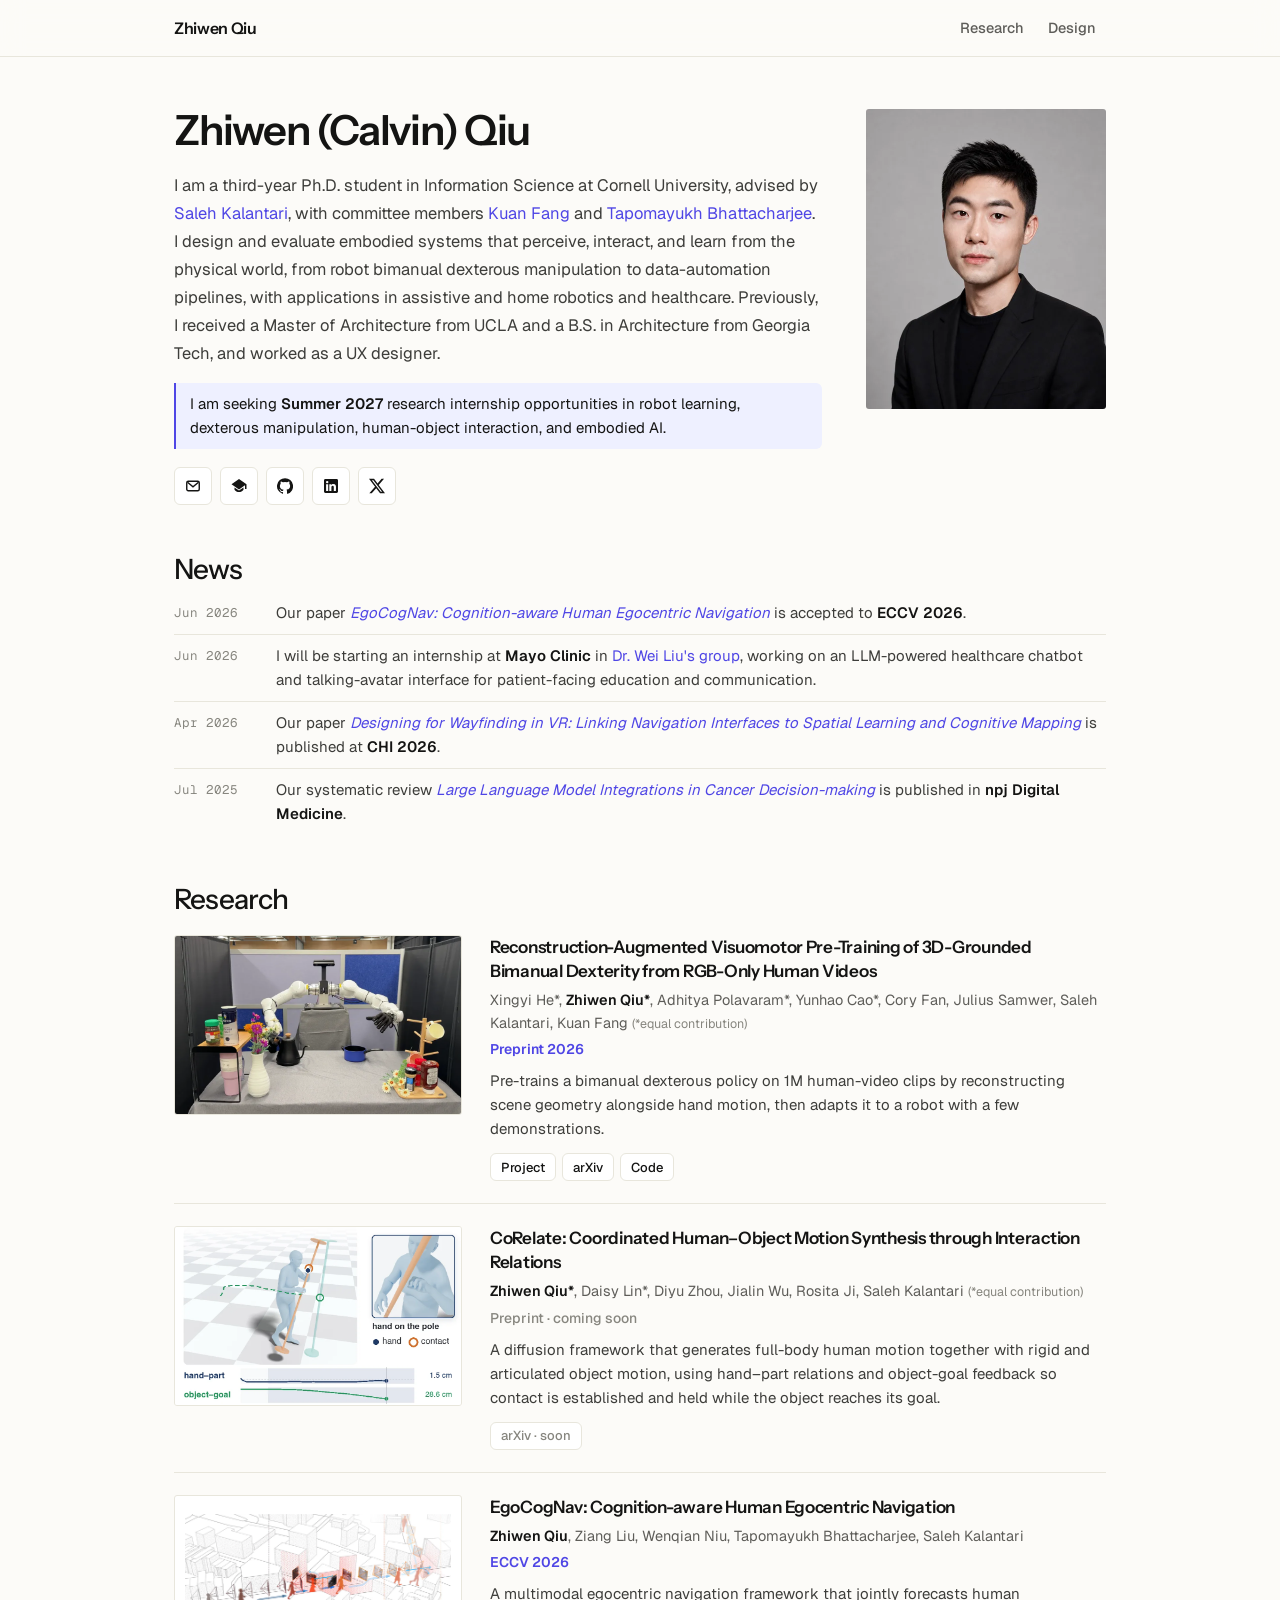
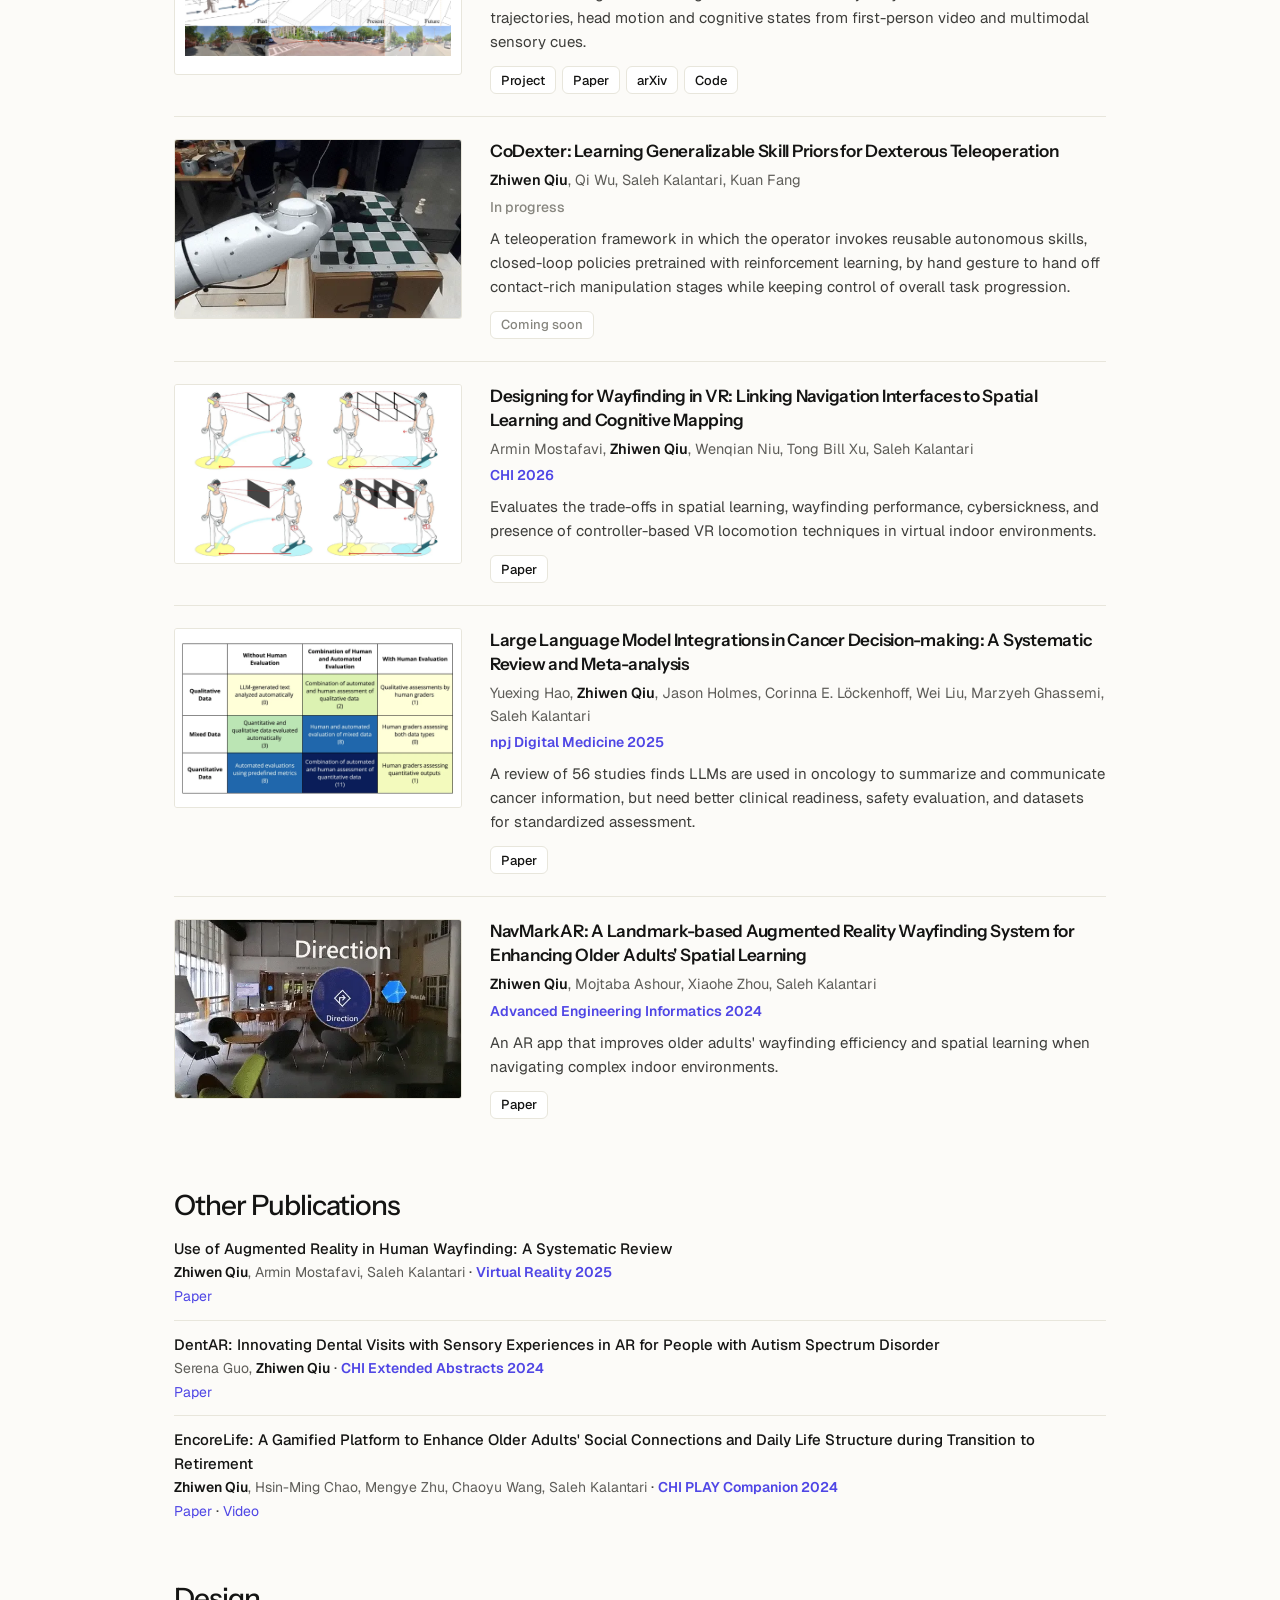
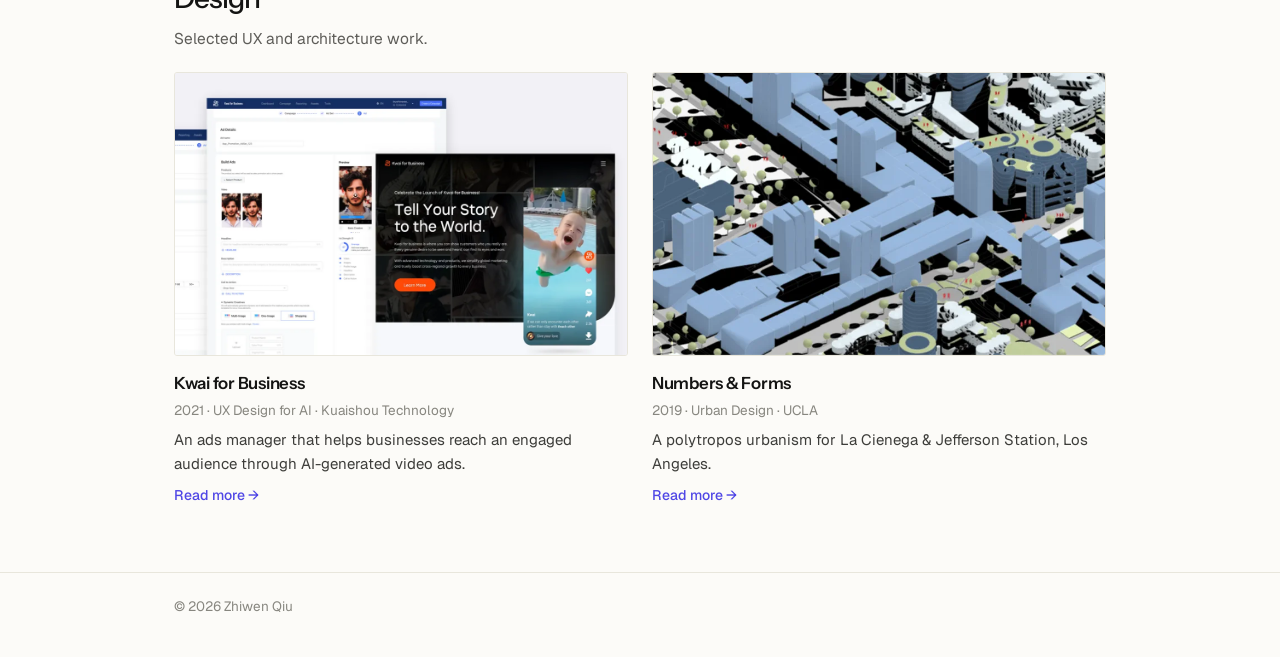
==== commit ca2e902d: "Mark equal contribution for the first two CoRelate authors Co-Authored-By: Claude Opus 5.5 <noreply@" ====
--- a/index.html
+++ b/index.html
@@ -75,7 +75,7 @@
       </div>
       <div>
         <h3>CoRelate: Coordinated Human–Object Motion Synthesis through Interaction Relations</h3>
-        <p class="authors"><b>Zhiwen Qiu</b>, Daisy Lin, Diyu Zhou, Jialin Wu, Rosita Ji, Saleh Kalantari</p>
+        <p class="authors"><b>Zhiwen Qiu*</b>, Daisy Lin*, Diyu Zhou, Jialin Wu, Rosita Ji, Saleh Kalantari <span class="eq">(*equal contribution)</span></p>
         <p class="venue wip">Preprint · coming soon</p>
         <p class="sum">A diffusion framework that generates full-body human motion together with rigid and articulated object motion, using hand–part relations and object-goal feedback so contact is established and held while the object reaches its goal.</p>
         <div class="pills"><span class="pill off">arXiv · soon</span></div>
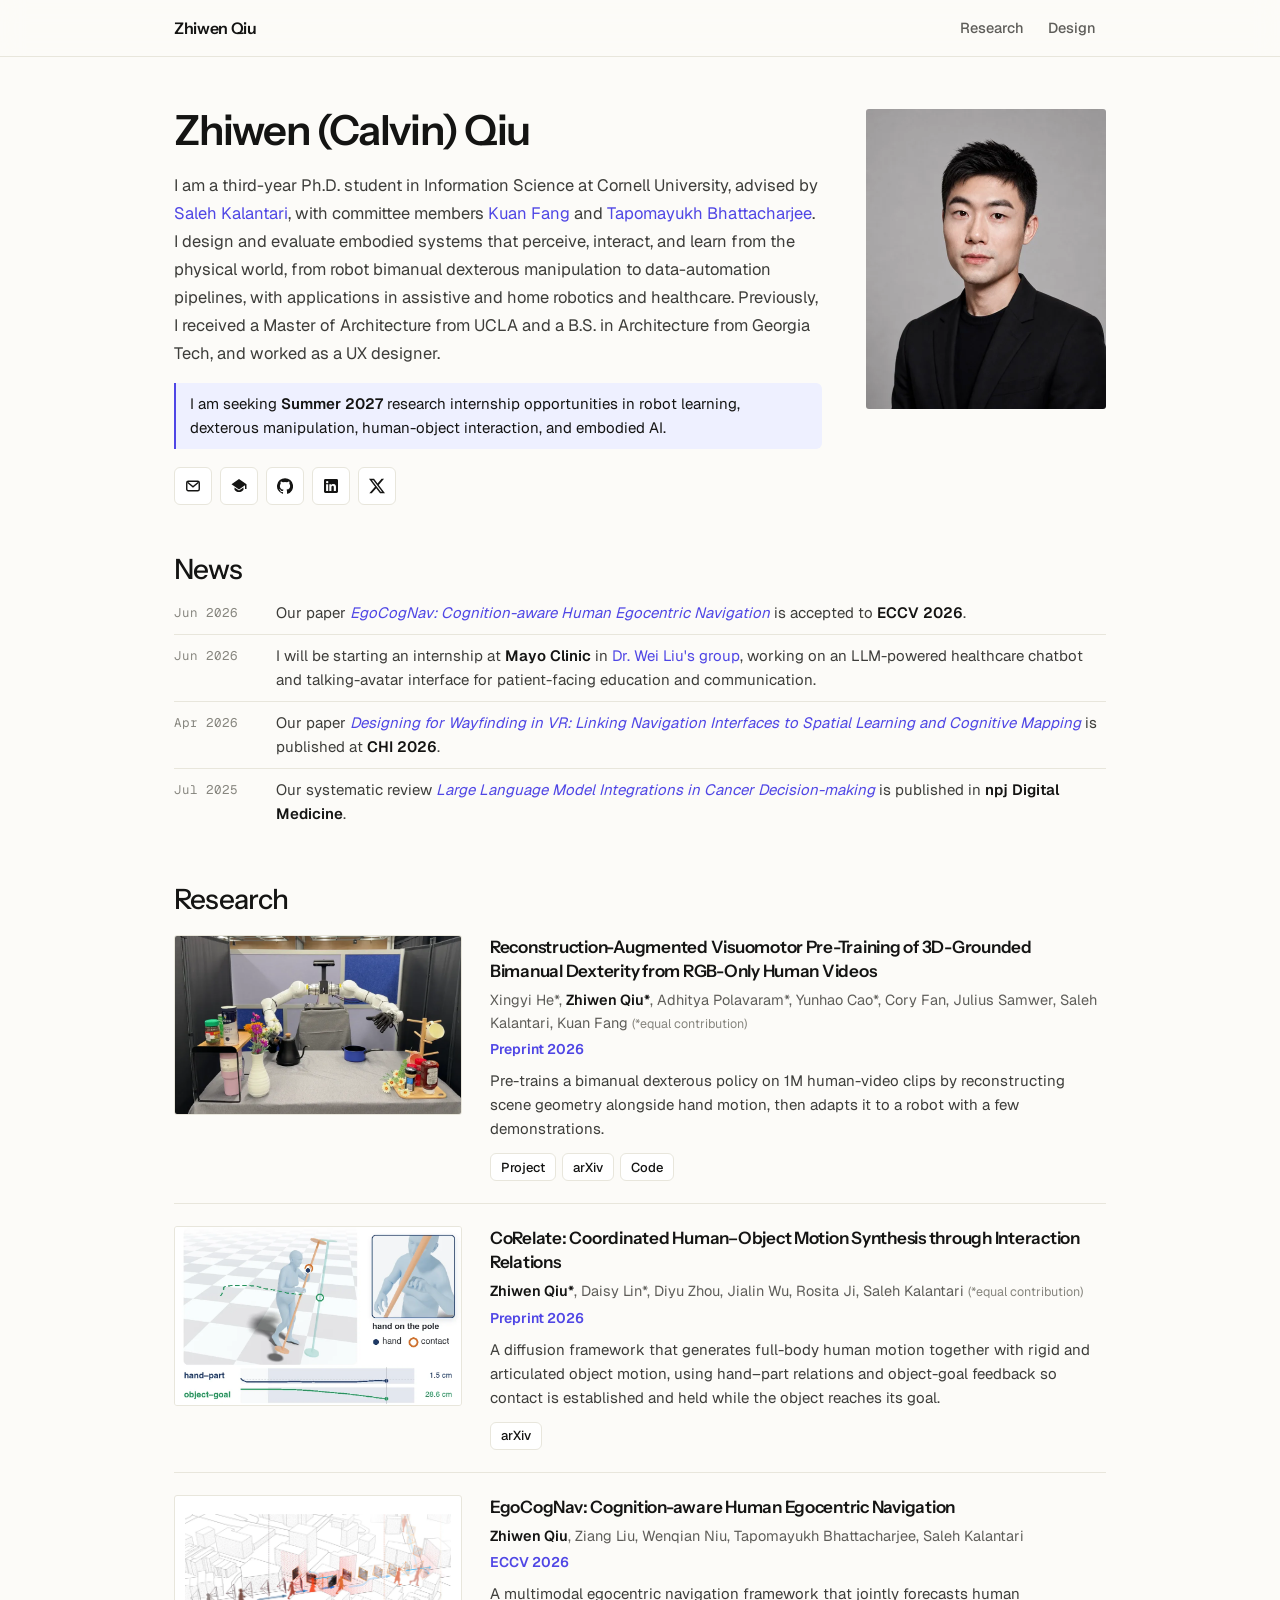
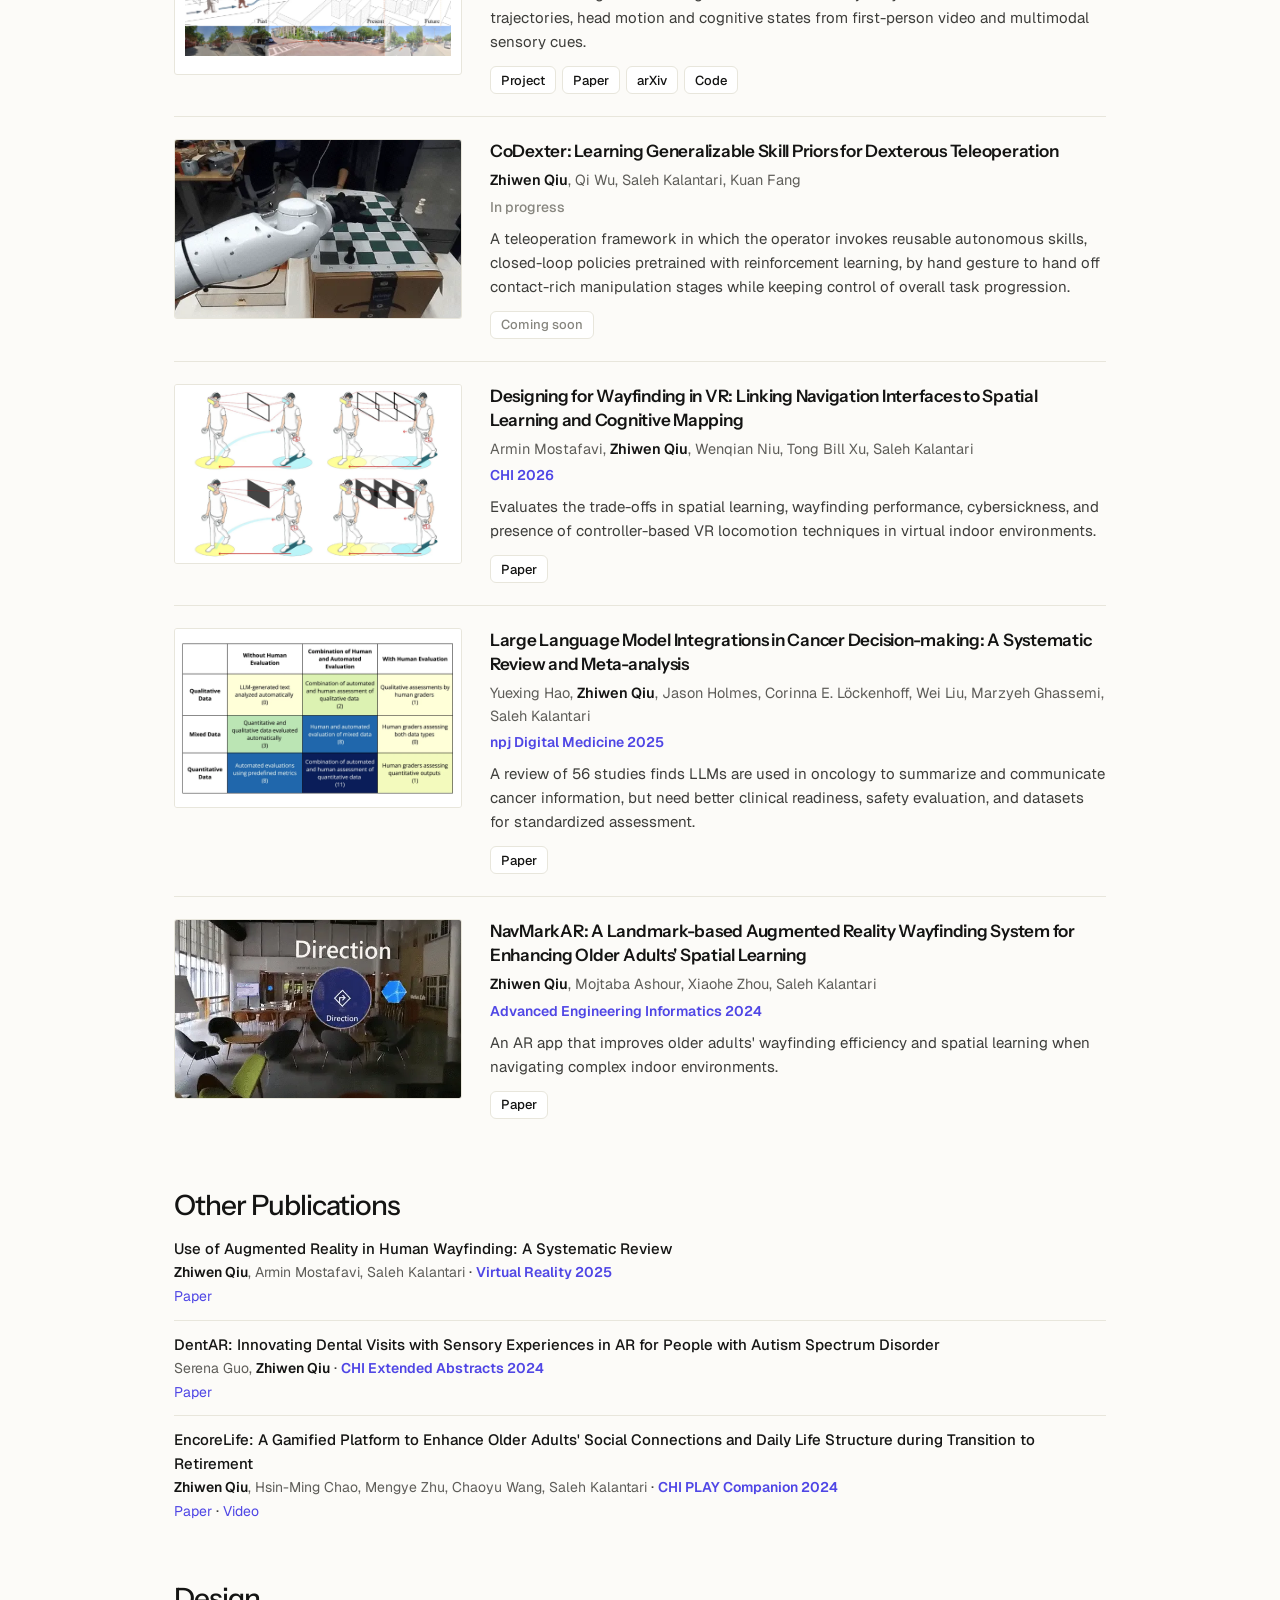
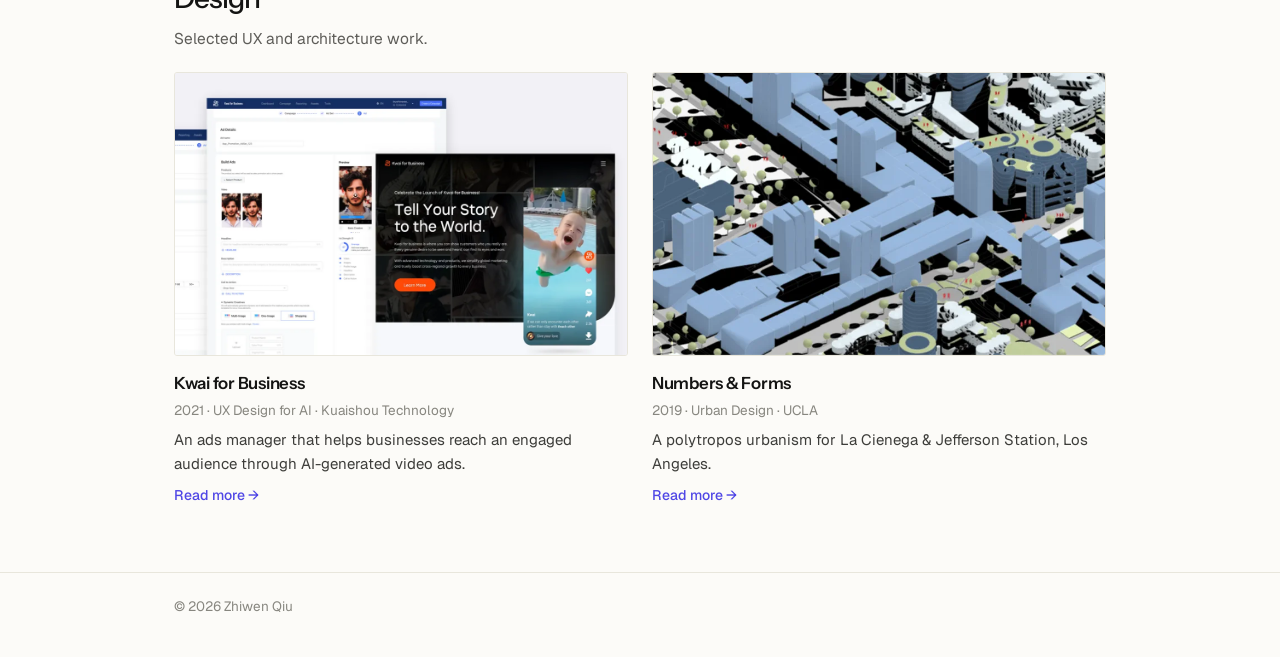
==== commit 80edaf92: "Link the CoRelate arXiv paper Co-Authored-By: Claude Opus 5.5 <noreply@anthropic.com>" ====
--- a/index.html
+++ b/index.html
@@ -76,9 +76,9 @@
       <div>
         <h3>CoRelate: Coordinated Human–Object Motion Synthesis through Interaction Relations</h3>
         <p class="authors"><b>Zhiwen Qiu*</b>, Daisy Lin*, Diyu Zhou, Jialin Wu, Rosita Ji, Saleh Kalantari <span class="eq">(*equal contribution)</span></p>
-        <p class="venue wip">Preprint · coming soon</p>
+        <p class="venue">Preprint 2026</p>
         <p class="sum">A diffusion framework that generates full-body human motion together with rigid and articulated object motion, using hand–part relations and object-goal feedback so contact is established and held while the object reaches its goal.</p>
-        <div class="pills"><span class="pill off">arXiv · soon</span></div>
+        <div class="pills"><a class="pill" href="https://arxiv.org/abs/2611.25166" target="_blank" rel="noopener">arXiv</a></div>
       </div>
     </article>
 
